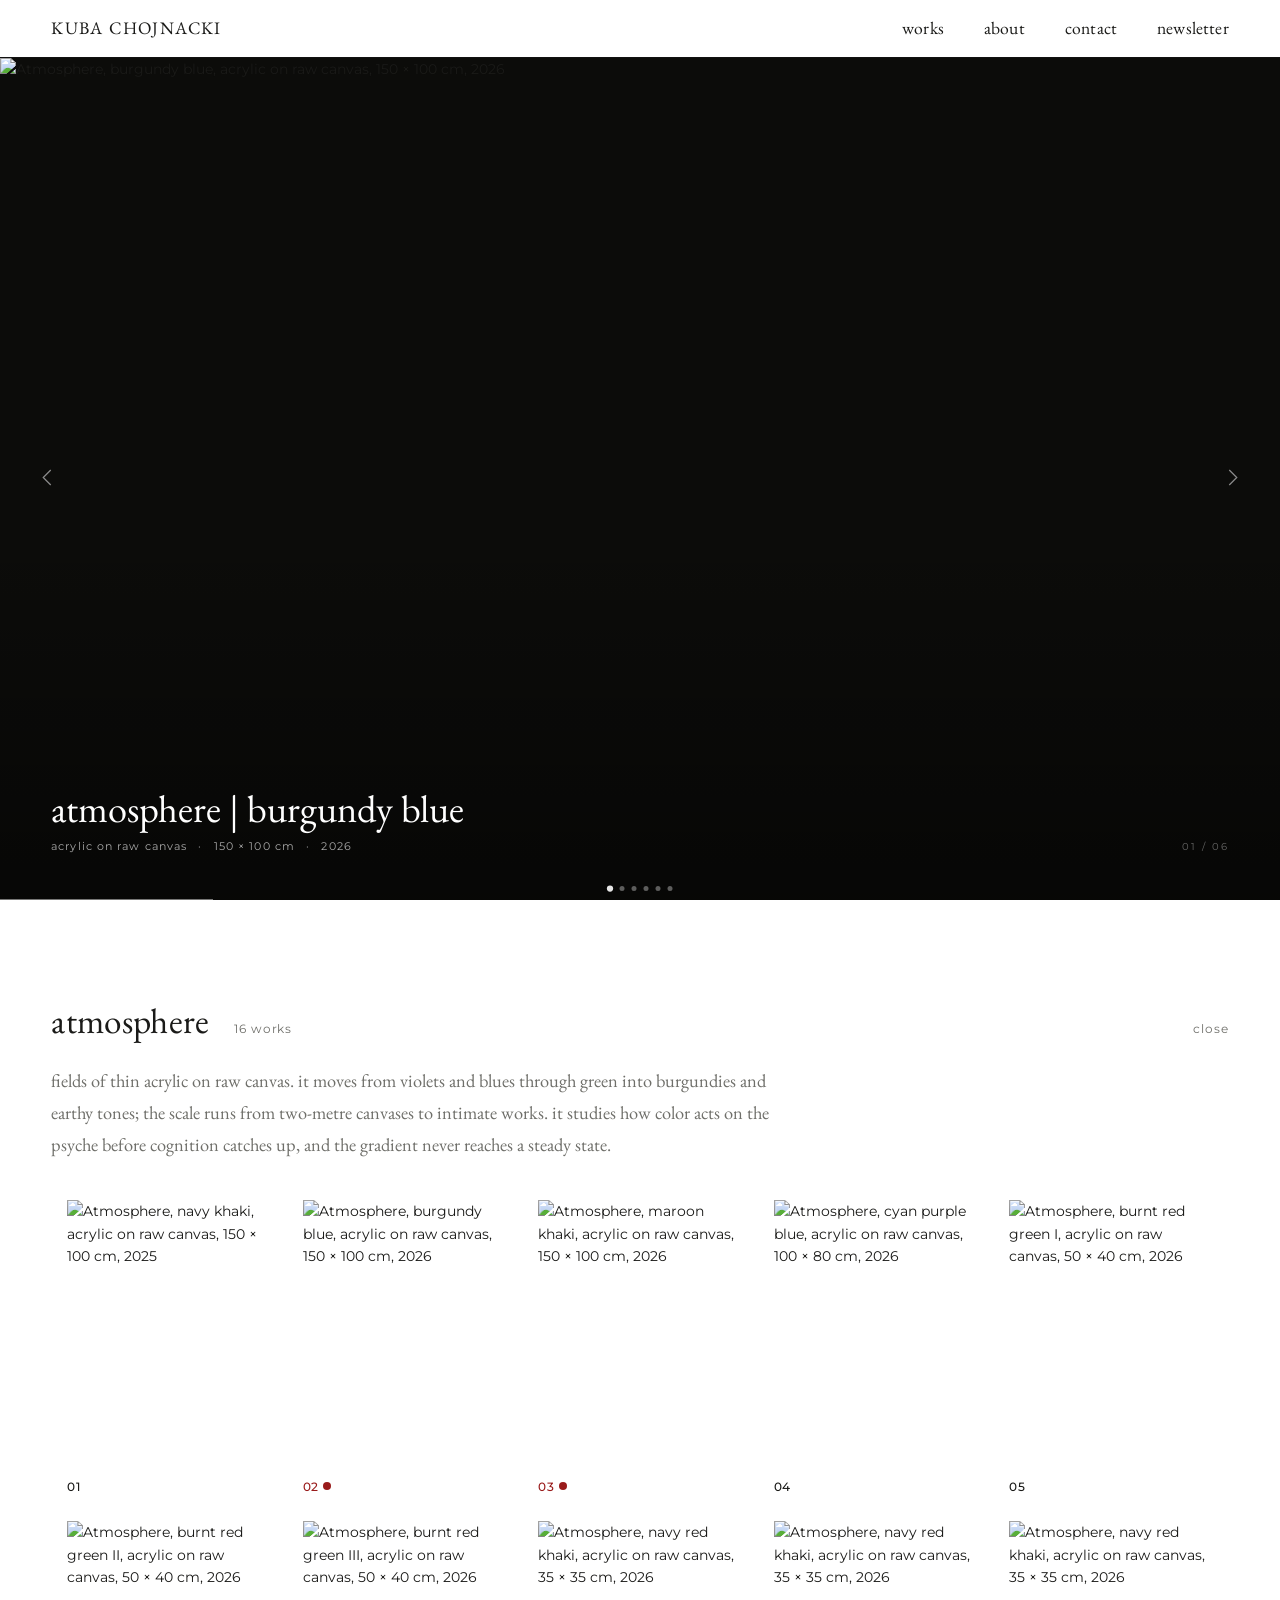
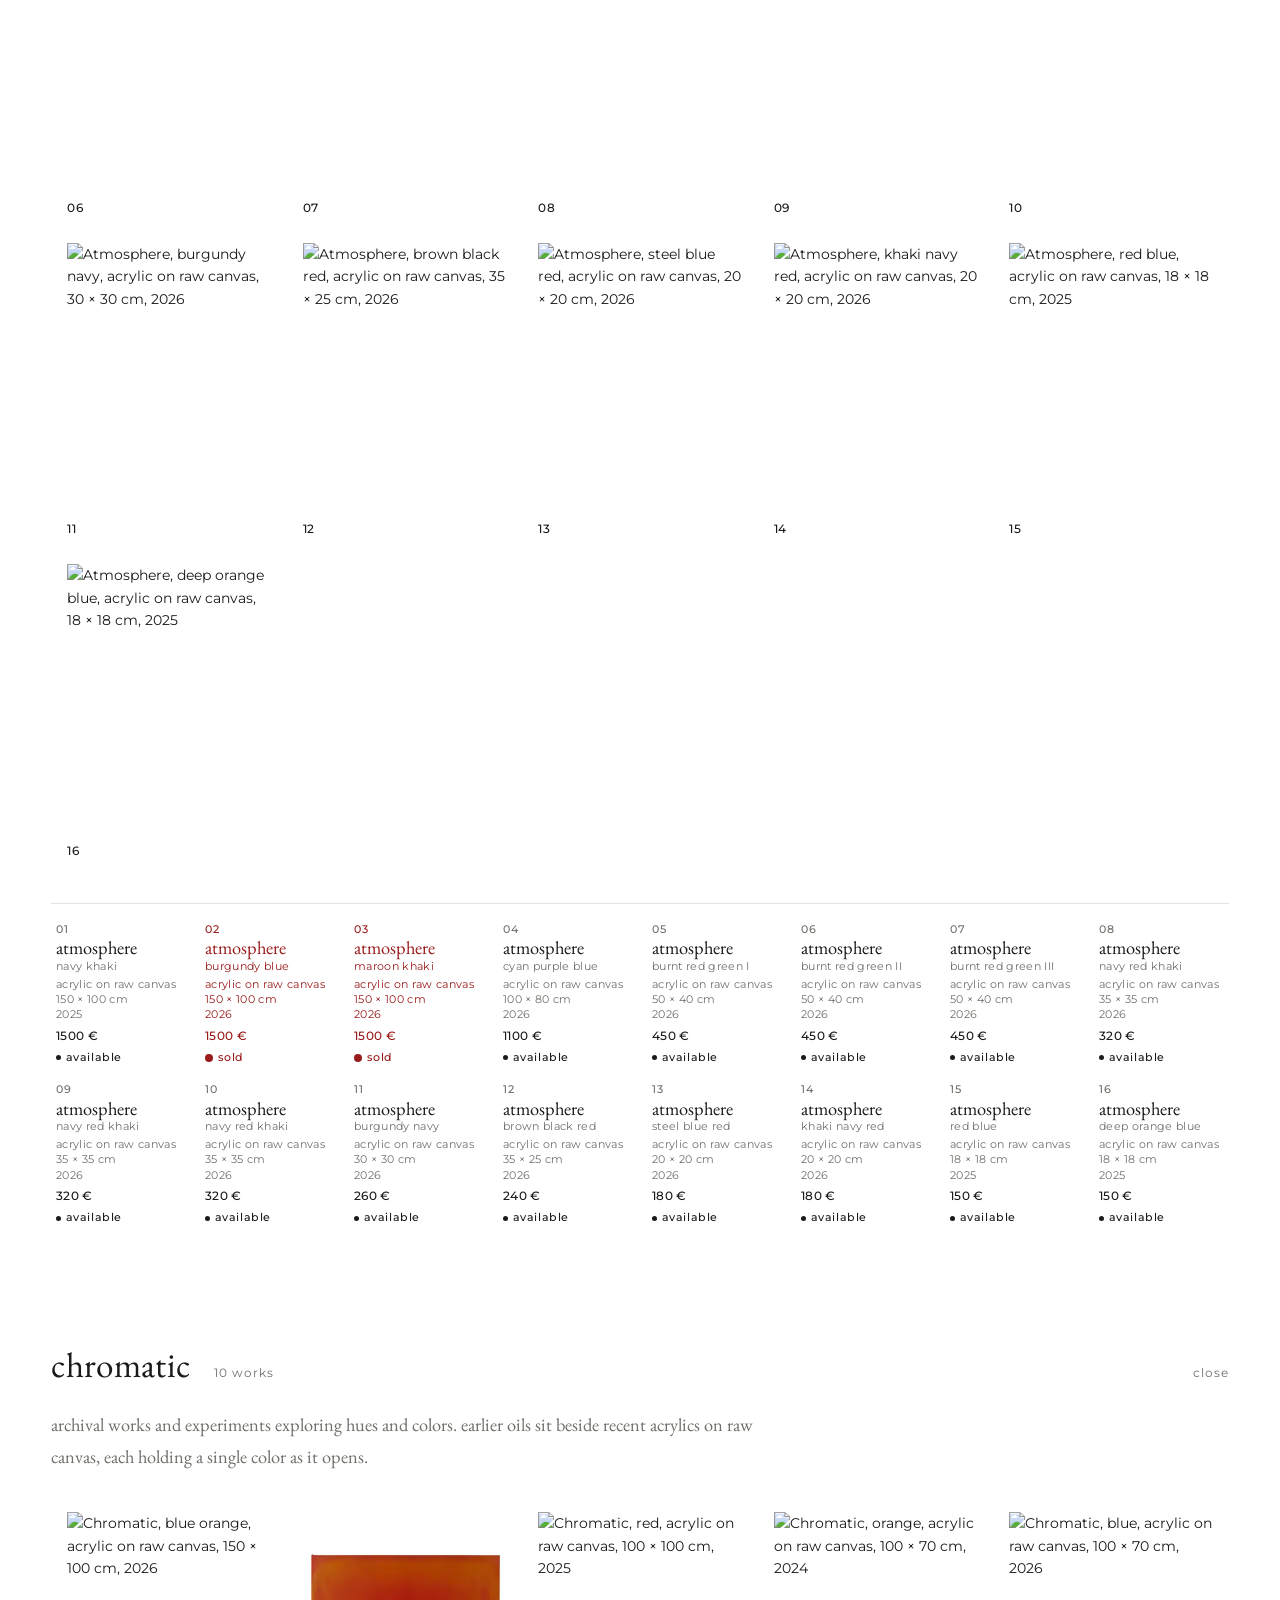
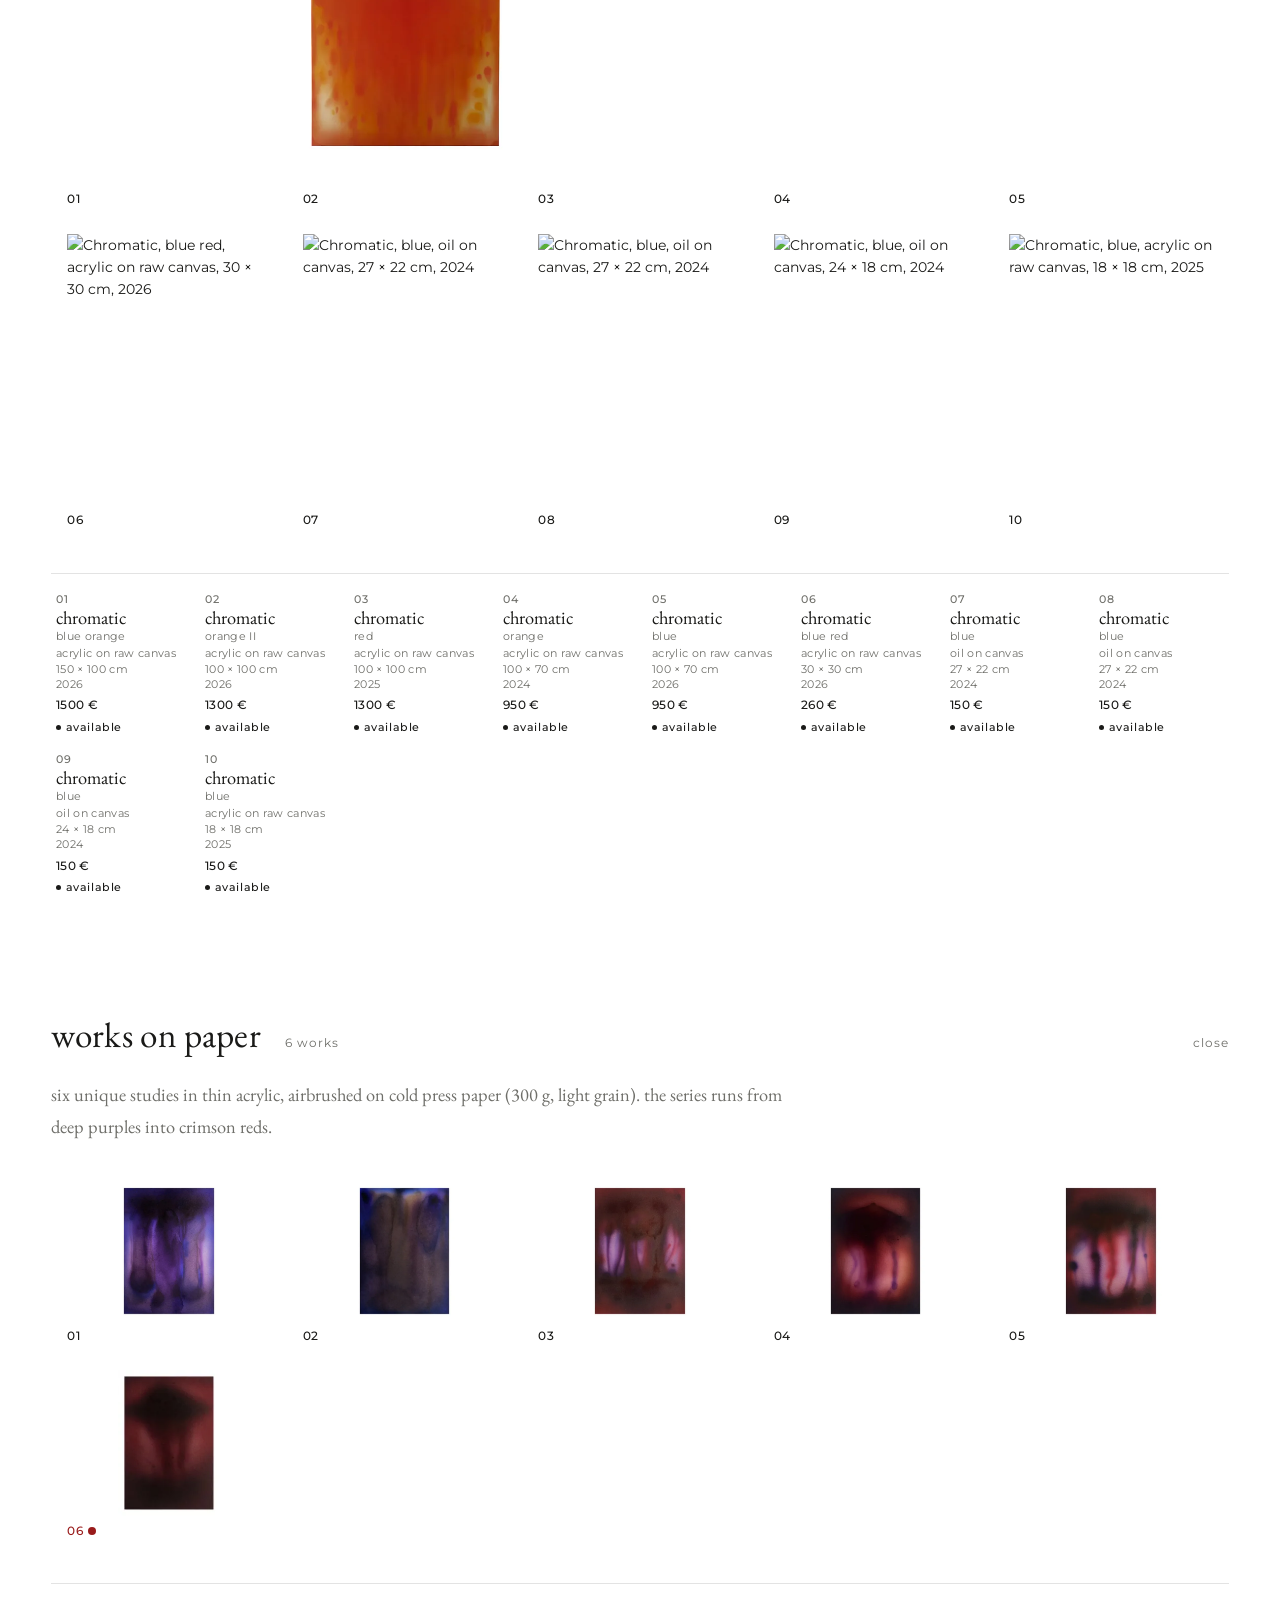
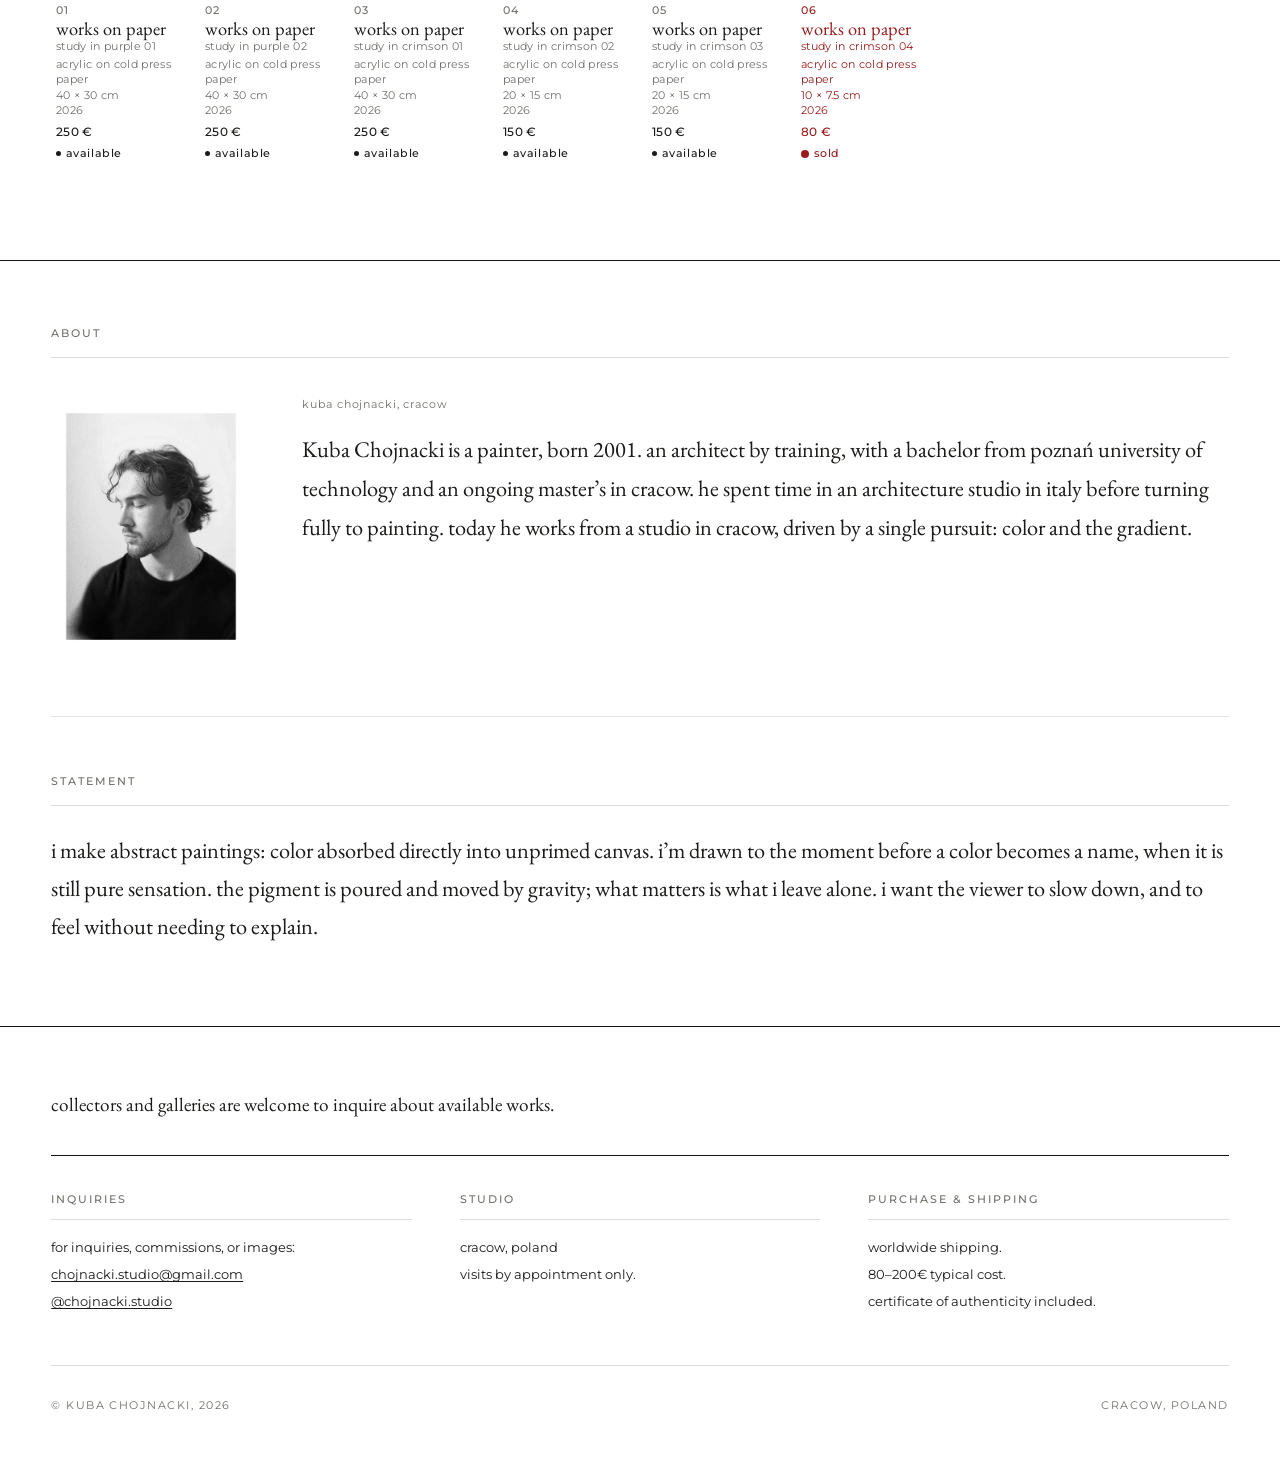
==== index.html @ 98eef4d1 "Drop pitch wording: atmosphere II; zoomed full-quality slideshow - slides render zoomed 1.5x (clippe" ====
<!DOCTYPE html>
<html lang="en">
<head>
    <meta charset="UTF-8">
    <meta name="viewport" content="width=device-width, initial-scale=1.0">
    <title>Kuba Chojnacki | Paintings</title>
    <meta name="description" content="Abstract paintings by Polish artist Kuba Chojnacki. Large gradient works on raw canvas exploring gravity, diffusion and color flow.">
    <link rel="canonical" href="https://kubachojnacki.com/">
    <meta property="og:title" content="Kuba Chojnacki | Paintings">
    <meta property="og:description" content="Abstract paintings: color absorbed directly into unprimed canvas.">
    <meta property="og:image" content="https://kubachojnacki.com/IMAGES/works/03-atmosphere-maroon-khaki-hero.jpg">
    <meta property="og:type" content="website">
    <meta property="og:url" content="https://kubachojnacki.com/">
    <meta name="twitter:card" content="summary_large_image">
    <meta name="theme-color" content="#0c0c0a">
    <link rel="icon" type="image/png" href="favicon.png">
    <link rel="preconnect" href="https://fonts.googleapis.com">
    <link rel="preconnect" href="https://fonts.gstatic.com" crossorigin>
    <link href="https://fonts.googleapis.com/css2?family=EB+Garamond:ital,wght@0,400;1,400&family=Montserrat:wght@400;500&display=swap" rel="stylesheet">
    <link rel="stylesheet" href="css/style.css?v=20260718d">
</head>
<body>

    <header id="site-header">
        <h1 class="logo"><a href=".">Kuba Chojnacki</a></h1>
        <nav>
            <a href="#works">Works</a>
            <a href="#about">About</a>
            <a href="#contact">Contact</a>
            <a href="newsletter/">Newsletter</a>
        </nav>
    </header>

    <div class="hero-section">
        <div class="slides-container" id="slides-container"></div>

        <button class="slider-btn prev-btn" aria-label="Previous slide">
            <svg width="30" height="30" viewBox="0 0 24 24" fill="none" stroke="currentColor" stroke-width="1"><path d="M15 18l-6-6 6-6"/></svg>
        </button>
        <button class="slider-btn next-btn" aria-label="Next slide">
            <svg width="30" height="30" viewBox="0 0 24 24" fill="none" stroke="currentColor" stroke-width="1"><path d="M9 18l6-6-6-6"/></svg>
        </button>

        <div class="hero-progress" id="hero-progress"></div>
        <div class="hero-counter" id="hero-counter"></div>
        <div class="slide-dots" id="slide-dots"></div>
    </div>

    <section id="works"><!-- collections are rendered here from js/data.js --></section>

    <section id="about" class="page-section">
        <div class="section-inner">
            <span class="section-label fade-up">about</span>
            <div class="about-hero fade-up">
                <div class="about-hero-photo">
                    <img src="IMAGES/about/portrait-bw.jpg" alt="Kuba Chojnacki, Cracow" width="986" height="1314" loading="lazy" decoding="async">
                </div>
                <div class="about-hero-text">
                    <p class="photo-caption">kuba chojnacki, cracow</p>
                    <p class="about-bio"><span class="artist-name">Kuba Chojnacki</span> is a painter, born 2001. an architect by training, with a bachelor from pozna&nacute; university of technology and an ongoing master&rsquo;s in cracow. he spent time in an architecture studio in italy before turning fully to painting. today he works from a studio in cracow, driven by a single pursuit: color and the gradient.</p>
                </div>
            </div>
            <div class="about-statement fade-up">
                <span class="section-label">statement</span>
                <p class="statement-text">i make abstract paintings: color absorbed directly into unprimed canvas. i&rsquo;m drawn to the moment before a color becomes a name, when it is still pure sensation. the pigment is poured and moved by gravity; what matters is what i leave alone. i want the viewer to slow down, and to feel without needing to explain.</p>
            </div>
        </div>
    </section>

    <section id="contact" class="page-section">
        <div class="section-inner contact-wide">
            <div class="contact-lead fade-up">
                <p class="lead-text">collectors and galleries are welcome to inquire about available works.</p>
            </div>
            <div class="contact-details fade-up">
                <div class="detail">
                    <span class="section-label">inquiries</span>
                    <p>for inquiries, commissions, or images:</p>
                    <a href="mailto:chojnacki.studio@gmail.com">chojnacki.studio@gmail.com</a>
                    <a href="https://instagram.com/chojnacki.studio" target="_blank" rel="noopener">@chojnacki.studio</a>
                </div>
                <div class="detail">
                    <span class="section-label">studio</span>
                    <p>cracow, poland</p>
                    <p>visits by appointment only.</p>
                </div>
                <div class="detail">
                    <span class="section-label">purchase &amp; shipping</span>
                    <p>worldwide shipping.</p>
                    <p>80&ndash;200&euro; typical cost.</p>
                    <p>certificate of authenticity included.</p>
                </div>
            </div>
            <div class="footer-note fade-up">
                <span>&copy; Kuba Chojnacki, 2026</span>
                <span>Cracow, Poland</span>
            </div>
        </div>
    </section>

    <div id="lightbox" class="lightbox" role="dialog" aria-modal="true" aria-label="Artwork detail">
        <button class="lightbox-btn lb-close" id="lb-close-btn" aria-label="Close lightbox">
            <svg width="26" height="26" viewBox="0 0 24 24" fill="none" stroke="currentColor" stroke-width="1.2"><path d="M18 6L6 18M6 6l12 12"/></svg>
        </button>
        <button class="lightbox-btn lb-prev" id="lb-prev-btn" aria-label="Previous artwork">
            <svg width="26" height="26" viewBox="0 0 24 24" fill="none" stroke="currentColor" stroke-width="1.2"><path d="M15 18l-6-6 6-6"/></svg>
        </button>
        <div class="lightbox-content">
            <img id="lightbox-img" src="" alt="Fullscreen artwork">
            <div class="lightbox-info">
                <div>
                    <h3 id="lb-title" class="lb-title"></h3>
                    <div id="lb-price" class="lb-price"></div>
                    <div id="lb-status" class="lb-status hidden"></div>
                    <div id="lb-specs" class="lb-specs"></div>
                </div>
                <div class="lb-inquiry-section" id="lb-inquiry-section">
                    <p class="purchase-info">For inquiries please use email or instagram direct message.</p>
                    <a id="lb-inquire-mail" href="mailto:chojnacki.studio@gmail.com" class="lb-submit">Inquire via email</a>
                    <a href="https://instagram.com/chojnacki.studio" target="_blank" rel="noopener" class="lb-submit">Inquire via instagram</a>
                    <div class="lb-extra">
                        <p>Certificate of authenticity included.</p>
                        <p>Shipping worldwide.</p>
                    </div>
                </div>
            </div>
        </div>
        <button class="lightbox-btn lb-next" id="lb-next-btn" aria-label="Next artwork">
            <svg width="26" height="26" viewBox="0 0 24 24" fill="none" stroke="currentColor" stroke-width="1.2"><path d="M9 18l6-6-6-6"/></svg>
        </button>
    </div>

    <script>window.ROOT = '';</script>
    <script src="js/data.js?v=20260718d"></script>
    <script src="js/site.js?v=20260718d"></script>
</body>
</html>
---- css/style.css ----
:root {
    --bg:   #ffffff;
    --ink:  #1a1a18;
    --mid:  #6f6f6a;
    --rule: #111111;
    --serif: "EB Garamond", Georgia, serif;
    --sans:  "Montserrat", sans-serif;
    --pad:   clamp(1.5rem, 4vw, 4rem);
    --header-h: 58px;
}

*, *::before, *::after { box-sizing: border-box; margin: 0; padding: 0; }

html { scroll-behavior: smooth; }
:target { scroll-margin-top: calc(var(--header-h) + 8px); }

::-webkit-scrollbar { width: 5px; }
::-webkit-scrollbar-track { background: var(--bg); }
::-webkit-scrollbar-thumb { background: rgba(26,26,24,0.18); border-radius: 3px; }

body {
    background: var(--bg);
    color: var(--ink);
    font-family: var(--sans);
    font-size: 14px;
    font-weight: 400;
    line-height: 1.6;
    -webkit-font-smoothing: antialiased;
}

img { display: block; max-width: 100%; }
a   { color: inherit; text-decoration: none; }
.hidden { display: none !important; }

:focus-visible { outline: 2px solid var(--ink); outline-offset: 2px; }

/* ── CURSOR SYSTEM ──
   two cursors only: a small solid black square everywhere, a solid black
   circle over anything clickable. The universal square rule also matches
   every CHILD of an interactive element (the img inside a grid tile, the
   text spans inside a legend entry), and the pointer takes the cursor of
   the exact element under it — so each interactive selector needs its
   descendants covered too, or children override their parent's circle. */
*, *::before, *::after {
    cursor: url("data:image/svg+xml,%3Csvg xmlns='http://www.w3.org/2000/svg' width='9' height='9'%3E%3Crect x='0' y='0' width='9' height='9' fill='%23111'/%3E%3C/svg%3E") 4 4, auto !important;
}

a, a *, button, button *, input, select, textarea,
label, label *, summary, summary *,
[role="button"], [role="button"] *,
[tabindex]:not([tabindex="-1"]), [tabindex]:not([tabindex="-1"]) *,
.collapsible-header, .collapsible-header *,
.collection-label, .collection-label *,
.slide-dot, .lightbox-btn, .lightbox-btn *, .slider-btn, .slider-btn *,
.legend-item, .legend-item *, .clickable-ref, .clickable-ref *,
.lb-submit, .lb-submit *, .detail a,
.item-image-wrapper, .item-image-wrapper *,
.slide img,
.about-photo img,
.lightbox,
.lightbox img {
    cursor: url("data:image/svg+xml,%3Csvg xmlns='http://www.w3.org/2000/svg' width='13' height='13'%3E%3Ccircle cx='6.5' cy='6.5' r='6' fill='%23111'/%3E%3C/svg%3E") 6 6, pointer !important;
}

/* HEADER */
header {
    position: fixed;
    inset: 0 0 auto;
    z-index: 100;
    display: flex;
    align-items: center;
    justify-content: space-between;
    padding: 0.9rem var(--pad);
    background: var(--bg);
    border-bottom: 1px solid var(--rule);
}
.logo {
    font-family: var(--serif);
    font-size: 1.1rem;
    font-weight: 400;
    font-style: normal;
    letter-spacing: 0.08em;
    text-transform: uppercase;
    color: var(--ink);
}
nav { display: flex; gap: 0; }
nav a {
    font-family: var(--serif);
    font-size: 1.1rem;
    font-weight: 400;
    font-style: normal;
    letter-spacing: 0.01em;
    text-transform: lowercase;
    color: var(--ink);
    margin-left: 2.5rem;
    transition: opacity 0.25s ease;
}
nav a:hover { opacity: 0.45; }
nav a[aria-current="page"] {
    text-decoration: underline;
    text-underline-offset: 5px;
    text-decoration-thickness: 1px;
}

/* HERO */
.hero-section {
    position: relative;
    width: 100%;
    height: calc(100vh - var(--header-h));
    height: calc(100svh - var(--header-h));
    overflow: hidden;
    background: #0c0c0a;
    margin-top: var(--header-h);
}
.slides-container { position: relative; width: 100%; height: 100%; }
.slide {
    position: absolute;
    inset: 0;
    opacity: 0;
    transition: opacity 0.9s cubic-bezier(.4,0,.2,1);
    pointer-events: none;
}
.slide.active {
    opacity: 1;
    pointer-events: auto;
}
.slide img {
    width: 100%; height: 100%;
    object-fit: cover; object-position: center;
}
.slide-vignette {
    position: absolute; inset: 0;
    background: linear-gradient(to top, rgba(0,0,0,0.46) 0%, transparent 44%);
    pointer-events: none;
}
.slide-caption {
    position: absolute;
    bottom: 2.8rem; left: var(--pad);
    right: calc(var(--pad) + 90px);
    color: #fff; pointer-events: none;
}
.slide-caption-title {
    font-family: var(--serif);
    font-size: clamp(1.4rem, 3vw, 2.4rem);
    font-style: normal; font-weight: 400;
    text-transform: lowercase;
    line-height: 1.1; margin-bottom: 0.5rem;
    opacity: 0; transform: translateY(14px);
    transition: opacity 0.7s cubic-bezier(.16,1,.3,1) 0.1s,
                transform 0.7s cubic-bezier(.16,1,.3,1) 0.1s;
}
.slide-caption-specs {
    font-family: var(--sans);
    font-size: 11px; letter-spacing: 0.1em; text-transform: lowercase;
    color: rgba(255,255,255,0.65);
    opacity: 0; transform: translateY(10px);
    transition: opacity 0.7s cubic-bezier(.16,1,.3,1) 0.22s,
                transform 0.7s cubic-bezier(.16,1,.3,1) 0.22s;
}
.slide.active .slide-caption-title,
.slide.active .slide-caption-specs { opacity: 1; transform: translateY(0); }

.hero-counter {
    position: absolute; bottom: 2.8rem; right: var(--pad);
    font-family: var(--sans);
    font-size: 10px; letter-spacing: 0.2em; text-transform: uppercase;
    color: rgba(255,255,255,0.38); z-index: 10;
}

.hero-progress {
    position: absolute; bottom: 0; left: 0;
    height: 1px; background: rgba(255,255,255,0.45); width: 0;
    z-index: 10; transition: width 0.12s linear;
}

.slide-dots {
    position: absolute;
    bottom: 0.55rem;
    left: 50%;
    transform: translateX(-50%);
    display: flex;
    gap: 7px;
    z-index: 10;
}
.slide-dot {
    width: 5px; height: 5px; border-radius: 50%;
    background: rgba(255,255,255,0.35); border: none; padding: 0;
    transition: background 0.3s, transform 0.3s;
}
.slide-dot.active { background: rgba(255,255,255,0.9); transform: scale(1.25); }

.slider-btn {
    position: absolute; top: 50%; transform: translateY(-50%);
    background: none; border: none; color: #fff;
    mix-blend-mode: difference; z-index: 10;
    padding: 1rem; opacity: 0.55; cursor: pointer;
    transition: opacity 0.25s;
}
.slider-btn:hover { opacity: 1; }
.prev-btn { left: 1rem; }
.next-btn { right: 1rem; }

/* WORKS (on the home page, below the hero) */
#works { padding: 4rem var(--pad) 0; }

.collection-block { margin-bottom: 5rem; }
.collection-block:last-child { margin-bottom: 0; padding-bottom: 6rem; }

.collection-label {
    display: flex; align-items: baseline; justify-content: space-between;
    padding: 1.8rem 0; border-bottom: none;
    cursor: pointer; user-select: none; transition: opacity 0.2s;
}
.collection-label:hover { opacity: 0.55; }
.collection-label-left { display: flex; align-items: baseline; gap: 1.5rem; }
.collection-label h3 {
    font-family: var(--serif);
    font-size: clamp(1.5rem, 3vw, 2.2rem);
    font-weight: 400;
    font-style: normal;
    text-transform: lowercase;
    letter-spacing: 0.01em;
}
.col-count {
    font-family: var(--sans);
    font-size: 12px;
    letter-spacing: 0.08em;
    text-transform: lowercase;
    color: var(--mid);
    white-space: nowrap;
}
.col-toggle {
    font-family: var(--sans);
    font-size: 12px;
    letter-spacing: 0.08em;
    text-transform: lowercase;
    color: var(--mid);
    white-space: nowrap;
    padding-left: 1.5rem;
}

.collection-note {
    font-family: var(--serif);
    font-size: 1.15rem;
    line-height: 1.75;
    text-transform: lowercase;
    color: var(--mid);
    max-width: 40em;
    margin: -0.9rem 0 1.6rem;
}

.collapsible-content {
    max-height: 0; overflow: hidden;
    transition: max-height 0.7s cubic-bezier(.16,1,.3,1);
}
.collapsible-section.open .collapsible-content { max-height: 9999px; }

/* VISUAL GRID — 5 columns */
.visual-grid {
    display: grid;
    grid-template-columns: repeat(5, 1fr);
    border-top: none;
}
.visual-item {
    scroll-margin-top: calc(var(--header-h) + 8px);
    padding: 0.9rem 1rem 0.8rem;
    display: flex; flex-direction: column; gap: 0.45rem;
    opacity: 0; transform: translateY(10px);
    transition: opacity 0.55s ease, transform 0.55s ease;
}
.visual-item.visible { opacity: 1; transform: translateY(0); }

.item-image-wrapper {
    width: 100%;
    background: #ffffff;
    overflow: hidden;
    display: flex;
    align-items: center;
    justify-content: center;
}
.item-image-wrapper img {
    width: 100%;
    height: auto;
    object-fit: contain;
    display: block;
    transition: transform 0.6s cubic-bezier(.16,1,.3,1), opacity 0.25s;
}
.item-image-wrapper:hover img { transform: scale(1.04); opacity: 0.88; }

/* works on paper are small originals: show them at half the cell width
   so the grid itself communicates their physical scale */
.col-works-on-paper .item-image-wrapper img { width: 50%; }

.ref-number {
    font-family: var(--sans);
    font-size: 12px;
    font-weight: 500;
    letter-spacing: 0.06em;
    color: var(--ink);
    line-height: 1.3;
}
.ref-number.sold {
    color: #991b1b;
    display: flex;
    align-items: center;
    gap: 4px;
}

/* LEGEND GRID — catalogue list, 6 columns */
.legend-grid {
    display: grid;
    grid-template-columns: repeat(8, 1fr);
    border-top: 1px solid rgba(26,26,24,0.12);
    margin-top: 2rem;
    gap: 0.85rem 0.9rem;
    padding: 1.1rem 0 0;
}
.legend-item {
    padding: 0.1rem 0.3rem;
    display: flex; flex-direction: column; gap: 0.05rem;
    transition: background 0.18s;
}
.legend-item:hover { background: rgba(26,26,24,0.04); }

.legend-ref {
    font-family: var(--sans);
    font-size: 11px;
    font-weight: 500;
    letter-spacing: 0.08em;
    color: var(--mid);
    margin-bottom: 0.05rem;
    line-height: 1.15;
}
.legend-title {
    font-family: var(--serif);
    font-size: 1.15rem;
    font-style: normal;
    font-weight: 400;
    text-transform: lowercase;
    line-height: 1.15;
    margin-bottom: 0;
}
.color-subtitle {
    font-family: var(--sans);
    font-style: normal;
    font-size: 11px;
    letter-spacing: 0.03em;
    text-transform: lowercase;
    color: var(--mid);
    display: block;
    margin-top: 0.08rem;
}
.legend-specs {
    font-family: var(--sans);
    font-size: 11px;
    letter-spacing: 0.03em;
    text-transform: lowercase;
    color: var(--mid);
    line-height: 1.4;
    margin-top: 0.2rem;
}
.legend-price {
    font-family: var(--sans);
    font-size: 12px;
    font-weight: 500;
    letter-spacing: 0.03em;
    color: var(--ink);
    margin-top: 0.15rem;
}

/* Status styling & FULL RED for SOLD items */
.legend-status, .lb-status {
    display: flex; align-items: center; gap: 0.3rem;
    margin-top: 0.1rem;
}
.lb-status {
    margin-top: 0.3rem; margin-bottom: 0.2rem;
}
.status-dot {
    width: 5px; height: 5px; border-radius: 50%;
    background: var(--ink); flex-shrink: 0; display: inline-block;
}
.status-text {
    font-family: var(--sans);
    font-size: 11px;
    font-weight: 500;
    letter-spacing: 0.05em;
    text-transform: lowercase;
    color: var(--ink);
}
.legend-status { margin-top: 0.2rem; }

/* Sold states globally red; the sold dot runs 50% larger so the red
   marker reads at a glance */
.status-dot.sold {
    background: #991b1b !important;
    width: 8px;
    height: 8px;
}

.legend-item.is-sold .legend-ref,
.legend-item.is-sold .legend-title,
.legend-item.is-sold .color-subtitle,
.legend-item.is-sold .legend-specs,
.legend-item.is-sold .legend-price,
.legend-item.is-sold .status-text {
    color: #991b1b !important;
}

.lightbox-info.is-sold .lb-title,
.lightbox-info.is-sold .color-subtitle,
.lightbox-info.is-sold .lb-price,
.lightbox-info.is-sold .lb-specs,
.lightbox-info.is-sold .status-text {
    color: #991b1b !important;
}

/* shared section label — small, uppercase, hairline under.
   One label style across about / contact / collector for a clean hierarchy:
   tiny sans label → serif prose. (Matches the portfolio PDF.) */
.section-label {
    display: block;
    font-family: var(--sans);
    font-size: 11px;
    font-weight: 500;
    letter-spacing: 0.18em;
    text-transform: uppercase;
    color: var(--mid);
    padding-bottom: 0.9rem;
    margin-bottom: 1.6rem;
    border-bottom: 1px solid rgba(26,26,24,0.15);
}
.artist-name { text-transform: none; }

/* ── ONE-PAGE SECTIONS (about + contact on the home page) ── */
.page-section {
    padding: clamp(3rem, 5vw, 4rem) var(--pad);
    border-top: 1px solid var(--rule);
    scroll-margin-top: calc(var(--header-h) - 6px);
}
/* section content runs gutter-to-gutter, like the works grid —
   line length is capped on the text blocks themselves */
.page-section .section-inner { max-width: none; }
.page-section .section-inner > .section-label { margin-bottom: 2.2rem; }

/* ── ABOUT PAGE (/about) ── */
.about-page {
    padding: 7rem var(--pad) 4rem;
    max-width: 940px;
}
.about-hero {
    display: grid;
    grid-template-columns: 200px 1fr;
    gap: clamp(1.75rem, 4vw, 3.5rem);
    align-items: start;
    padding-bottom: 3.5rem;
}
.about-hero-photo img { width: 100%; height: auto; display: block; }
/* photo credit sits at the top of the text column, beside the portrait */
.photo-caption {
    font-family: var(--sans);
    font-size: 11px;
    letter-spacing: 0.08em;
    color: var(--mid);
    line-height: 1.5;
    text-transform: lowercase;
    margin-bottom: 1.1rem;
}
.about-hero-text { padding-top: 0.15rem; }

/* bio and statement share one serif voice and one size — nothing reads
   as an accidental second scale sitting next to the other */
.about-bio,
.statement-text {
    font-family: var(--serif);
    font-size: 1.4rem;
    line-height: 1.75;
    color: var(--ink);
    text-transform: lowercase;
    max-width: none;
}

.about-statement {
    padding: 3.5rem 0 1rem;
    border-top: 1px solid rgba(26,26,24,0.12);
}
.statement-text { line-height: 1.7; }

/* ── CONTACT PAGE (/contact) ── */
.contact-page {
    padding: 7rem var(--pad) 4rem;
    max-width: 1000px;
}
.contact-lead { padding-bottom: 2.2rem; }
.lead-text {
    font-family: var(--serif);
    font-size: clamp(1.1rem, 1.5vw, 1.3rem);
    font-weight: 400;
    line-height: 1.5;
    text-transform: lowercase;
    color: var(--ink);
    max-width: 30em;
}

.contact-details {
    display: grid;
    grid-template-columns: repeat(3, 1fr);
    gap: 2rem 3rem;
    padding: 2.2rem 0 0;
    border-top: 1px solid var(--rule);
}
.detail .section-label { margin-bottom: 1rem; padding-bottom: 0.7rem; }
.detail p, .detail a {
    display: block;
    font-family: var(--sans);
    font-size: 13px;
    line-height: 1.7;
    color: var(--ink);
    margin-bottom: 0.3rem;
    text-transform: lowercase;
}
.detail a {
    text-decoration: underline;
    text-underline-offset: 2px;
    transition: opacity 0.25s;
}
.detail a:hover { opacity: 0.45; }

.contact-newsletter {
    padding-top: 3.5rem;
    border-top: 1px solid var(--rule);
}
.contact-newsletter .newsletter-note { max-width: 40em; margin-bottom: 1.8rem; }
.contact-newsletter .nl-signup { max-width: 380px; }
.nl-archive { margin-top: 3.5rem; }

/* ── NEWSLETTER PAGE (/newsletter) — the atmosphere drop ──
   the same full-width split as the collector landing: the sliding
   closeup carousel of the coming drop beside the signup. drop-split,
   drop-media, drop-text and the carousel styles are shared below. */
.newsletter-page {
    margin-top: var(--header-h);
    padding: 0;
}
.newsletter-page .footer-note {
    margin: 0;
    padding: 1.5rem var(--pad) 2rem;
}

/* NEWSLETTER — signup form + archive (contact page) */
.newsletter-note {
    font-family: var(--sans);
    font-size: 12px;
    line-height: 1.7;
    text-transform: lowercase;
    color: var(--mid);
    margin-bottom: 1rem;
}
.newsletter-form { display: flex; align-items: baseline; gap: 1.2rem; }
.newsletter-form input {
    flex: 1;
    font-family: var(--sans);
    font-size: 12px;
    text-transform: lowercase;
    color: var(--ink);
    background: none;
    border: none;
    border-bottom: 1px solid rgba(26,26,24,0.35);
    border-radius: 0;
    padding: 0.35rem 0;
    outline: none;
}
.newsletter-form input:focus { border-bottom-color: var(--ink); }
.newsletter-form input::placeholder { color: var(--mid); }
.newsletter-confirm {
    font-family: var(--serif);
    font-style: italic;
    font-size: 1.05rem;
    text-transform: lowercase;
    color: var(--ink);
}

.footer-note {
    margin-top: 3rem;
    padding-top: 2rem;
    border-top: 1px solid rgba(26,26,24,0.15);
    display: flex;
    justify-content: space-between;
    align-items: center;
}
.footer-note span {
    font-family: var(--sans);
    font-size: 10.5px;
    letter-spacing: 0.14em;
    text-transform: uppercase;
    color: var(--mid);
}

/* ── NEWSLETTER ARCHIVE (contact page) ── */
.nl-signup { max-width: 380px; }

.nl-archive-head {
    display: flex;
    align-items: baseline;
    justify-content: space-between;
    gap: 1.5rem;
    padding: 1.4rem 0 1.2rem;
    border-top: 1px solid var(--rule);
}
.nl-archive-head h2 {
    font-family: var(--serif);
    font-size: 1.2rem;
    font-weight: 400;
    text-transform: lowercase;
    letter-spacing: 0.01em;
    color: var(--ink);
}

.issue-list { display: flex; flex-direction: column; }
.issue-item {
    display: grid;
    grid-template-columns: 9rem 1fr auto;
    gap: 1.5rem;
    align-items: baseline;
    padding: 1.6rem 0;
    border-top: 1px solid rgba(26,26,24,0.12);
}
.issue-item:first-child { border-top: none; }
.issue-date {
    font-family: var(--sans);
    font-size: 11px;
    font-weight: 500;
    letter-spacing: 0.06em;
    text-transform: lowercase;
    color: var(--mid);
    line-height: 1.4;
}
.issue-title {
    font-family: var(--serif);
    font-size: 1.3rem;
    font-weight: 400;
    text-transform: lowercase;
    line-height: 1.3;
}
.issue-title a { transition: opacity 0.25s; }
.issue-title a:hover { opacity: 0.45; }
.issue-excerpt {
    font-family: var(--sans);
    font-size: 12.5px;
    line-height: 1.7;
    text-transform: lowercase;
    color: var(--mid);
    margin-top: 0.4rem;
    max-width: 42em;
}
.issue-link { white-space: nowrap; }

.nl-empty {
    font-family: var(--serif);
    font-style: italic;
    font-size: 1.1rem;
    line-height: 1.7;
    text-transform: lowercase;
    color: var(--mid);
    max-width: 34em;
    padding: 0.5rem 0 1rem;
}

@media (max-width: 640px) {
    .issue-item {
        grid-template-columns: 1fr;
        gap: 0.5rem;
    }
    .issue-link { justify-self: start; }
}

/* ── COLLECTOR PAGE (/collector) — the atmosphere drop ──
   full-bleed split: a sliding closeup carousel on one side,
   preview-access signup on the other. Same two families, same
   achromatic UI, same heading scale as the rest of the site. */
.collector-page {
    margin-top: var(--header-h);
    padding: 0;
}
.drop-split {
    display: grid;
    grid-template-columns: 1.1fr 0.9fr;
    min-height: calc(100vh - var(--header-h));
    min-height: calc(100svh - var(--header-h));
}
.drop-text {
    display: flex;
    flex-direction: column;
    justify-content: center;
    gap: 1.3rem;
    padding: clamp(2.5rem, 6vw, 6rem) var(--pad);
}
.drop-text .section-label { border: none; padding: 0; margin: 0 0 0.2rem; }
.drop-title {
    font-family: var(--serif);
    font-weight: 400;
    font-size: clamp(2rem, 4.6vw, 3.5rem);
    line-height: 1.06;
    letter-spacing: -0.01em;
    text-transform: lowercase;
    color: var(--ink);
    max-width: 12em;
}
.drop-lead {
    font-family: var(--serif);
    font-size: 1.3rem;
    line-height: 1.6;
    text-transform: lowercase;
    color: var(--ink);
    max-width: 24em;
}
/* release line + countdown: the second level of the drop hierarchy */
.drop-when {
    font-family: var(--serif);
    font-size: clamp(1.35rem, 2.4vw, 1.9rem);
    line-height: 1.3;
    text-transform: lowercase;
    color: var(--ink);
}
.drop-timer {
    display: flex;
    gap: clamp(1.2rem, 3vw, 2.4rem);
    margin: 0.2rem 0 0.5rem;
}
.timer-cell { display: flex; flex-direction: column; gap: 0.25rem; }
.timer-num {
    font-family: var(--serif);
    font-size: clamp(1.7rem, 3.2vw, 2.6rem);
    line-height: 1;
    color: var(--ink);
    font-variant-numeric: tabular-nums;
    min-width: 2ch;
}
.timer-label {
    font-family: var(--sans);
    font-size: 10px;
    font-weight: 500;
    letter-spacing: 0.16em;
    text-transform: uppercase;
    color: var(--mid);
}
@media (max-width: 800px) {
    .drop-timer { justify-content: center; }
    .timer-cell { align-items: center; }
}
.drop-sub {
    font-family: var(--sans);
    font-size: 13px;
    line-height: 1.75;
    text-transform: lowercase;
    color: var(--mid);
    max-width: 30em;
}
.drop-signup { max-width: 420px; margin-top: 0.7rem; }

/* sliding closeup carousel */
.drop-media {
    position: relative;
    overflow: hidden;
    background: #0c0c0a;
    min-height: 46vh;
}
.preview-carousel { position: absolute; inset: 0; }
.preview-track {
    display: flex;
    height: 100%;
    transition: transform 0.9s cubic-bezier(.16,1,.3,1);
}
.preview-slide {
    position: relative;
    flex: 0 0 100%;
    height: 100%;
    min-height: inherit;
    overflow: hidden;      /* clips the zoomed image to its own slide */
}
.preview-slide img {
    width: 100%;
    height: 100%;
    object-fit: cover;
    object-position: center;
    transform: scale(1.5); /* tighter closeup, fills the pane edge to edge */
    transform-origin: center;
}
.preview-slide::after {          /* subtle bottom scrim so caption/dots read */
    content: "";
    position: absolute; inset: 0;
    background: linear-gradient(to top, rgba(0,0,0,0.4) 0%, transparent 40%);
    pointer-events: none;
}
.preview-caption {
    position: absolute; left: var(--pad); bottom: 1.1rem; z-index: 3;
    font-family: var(--sans);
    font-size: 10px; letter-spacing: 0.16em; text-transform: uppercase;
    color: rgba(255,255,255,0.72);
}
.preview-dots {
    position: absolute; bottom: 1.15rem; right: var(--pad); z-index: 3;
    display: flex; gap: 7px;
}
.preview-dot {
    width: 5px; height: 5px; border-radius: 50%;
    background: rgba(255,255,255,0.4); border: none; padding: 0;
    transition: background 0.3s, transform 0.3s;
}
.preview-dot.active { background: rgba(255,255,255,0.92); transform: scale(1.25); }

@media (max-width: 800px) {
    .drop-split {
        grid-template-columns: 1fr;
        min-height: 0;
    }
    .drop-media { height: 52vh; order: -1; }
    .drop-text {
        text-align: center;
        align-items: center;
        padding: clamp(2.5rem, 8vw, 4rem) var(--pad) clamp(3rem, 10vw, 5rem);
    }
    .drop-signup { margin-left: auto; margin-right: auto; width: 100%; }
}

/* LIGHTBOX */
.lightbox {
    visibility: hidden; pointer-events: none;
    position: fixed; z-index: 9999; inset: 0;
    background: rgba(255,255,255,0.97);
    backdrop-filter: blur(2px); -webkit-backdrop-filter: blur(2px);
    display: flex; align-items: center; justify-content: center;
    opacity: 0; transition: opacity 0.4s ease, visibility 0.4s ease;
}
.lightbox.active { visibility: visible; pointer-events: auto; opacity: 1; }

.lightbox-content {
    display: flex; align-items: center; gap: 5rem;
    max-width: 92vw; max-height: 92vh;
}
.lightbox img {
    max-width: 58vw; max-height: 88vh; object-fit: contain;
    transition: transform 0.4s cubic-bezier(.16,1,.3,1);
    transform-origin: center; position: relative; z-index: 1;
}
.lightbox img.is-zoomed { transform: scale(2.2); }

.lightbox-info {
    width: 255px; flex-shrink: 0;
    display: flex; flex-direction: column; justify-content: center; gap: 1.3rem;
    max-height: 88vh; overflow-y: auto; padding-right: 0.3rem; cursor: auto;
}
.lightbox-info::-webkit-scrollbar { width: 2px; }
.lightbox-info::-webkit-scrollbar-thumb { background: rgba(26,26,24,0.2); }

.lb-title {
    font-family: var(--serif);
    font-size: 1.6rem;
    font-style: normal;
    font-weight: 400;
    text-transform: lowercase;
    line-height: 1.25;
}
.lb-price {
    font-family: var(--sans);
    font-size: 14px;
    font-weight: 500;
    color: var(--ink);
    margin-top: 0.35rem;
}
.lb-specs {
    font-family: var(--sans);
    font-size: 12px;
    line-height: 1.85;
    text-transform: lowercase;
    color: var(--mid);
    margin-top: 0.35rem;
}

.lb-inquiry-section {
    display: flex; flex-direction: column; gap: 0.75rem;
    padding-top: 0.8rem; border-top: 1px solid rgba(26,26,24,0.15);
}
.purchase-info {
    font-family: var(--sans);
    font-size: 12px;
    line-height: 1.7;
    text-transform: lowercase;
    color: var(--mid);
}
.lb-submit {
    font-family: var(--serif);
    font-size: 1.1rem;
    font-style: italic;
    font-weight: 400;
    text-transform: lowercase;
    letter-spacing: 0.01em;
    text-decoration: underline;
    text-underline-offset: 3px;
    background: none;
    border: none;
    padding: 0;
    width: fit-content;
    cursor: pointer;
    transition: opacity 0.2s;
    color: var(--ink);
}
.lb-submit:hover { opacity: 0.42; }
.lb-extra {
    font-family: var(--sans);
    font-size: 11px;
    text-transform: lowercase;
    color: var(--mid);
    line-height: 1.8;
}

.lightbox-btn {
    position: absolute; background: none; border: none;
    color: var(--ink); cursor: pointer; opacity: 0.28;
    transition: opacity 0.2s; z-index: 10001; padding: 2rem;
}
.lightbox-btn:hover { opacity: 1; }
.lb-prev { top: 50%; transform: translateY(-50%); left: 0; }
.lb-next { top: 50%; transform: translateY(-50%); right: 0; }
.lb-close { top: 0; right: 0; padding: 1.5rem; opacity: 0.45; }

/* FADE UP */
.fade-up {
    opacity: 0; transform: translateY(18px);
    transition: opacity 0.65s ease-out, transform 0.65s ease-out;
}
.fade-up.visible { opacity: 1; transform: translateY(0); }

/* REDUCED MOTION */
@media (prefers-reduced-motion: reduce) {
    html { scroll-behavior: auto; }
    .slide, .slide-caption-title, .slide-caption-specs,
    .fade-up, .visual-item, .item-image-wrapper img,
    .lightbox, .lightbox img { transition: none; }
}

/* RESPONSIVE */
@media (max-width: 1100px) {
    .visual-grid  { grid-template-columns: repeat(4, 1fr); }
    .legend-grid  { grid-template-columns: repeat(6, 1fr); }
}
@media (max-width: 800px) {
    .visual-grid  { grid-template-columns: repeat(3, 1fr); }
    /* condensed catalogue legend — the original mobile design:
       many small tiles instead of a long two-column wall */
    .legend-grid  {
        grid-template-columns: repeat(6, 1fr);
        gap: 0.55rem 0.45rem;
    }
    .legend-item  { padding: 0.25rem 0.3rem; }
    .legend-ref   { font-size: 8.5px; letter-spacing: 0.04em; }
    .legend-title { font-size: 0.85rem; }
    .color-subtitle { font-size: 8px; letter-spacing: 0.02em; }
    .legend-specs { font-size: 8px; letter-spacing: 0.02em; line-height: 1.35; margin-top: 0.12rem; }
    .legend-price { font-size: 9px; margin-top: 0.12rem; }
    .legend-status .status-text { font-size: 8.5px; }
    .legend-status .status-dot  { width: 4px; height: 4px; }
    .legend-status .status-dot.sold { width: 6px; height: 6px; }
    .about-hero {
        grid-template-columns: 1fr;
        gap: 1.4rem;
    }
    .about-hero-photo { max-width: 200px; }
    .contact-details { grid-template-columns: 1fr; gap: 2rem; }
    .footer-note { flex-direction: column; gap: 0.6rem; align-items: flex-start; }
    .lightbox-content {
        flex-direction: column; align-items: center; gap: 2rem;
        padding: 5rem 1.5rem 2rem; max-height: 100vh; overflow-y: auto;
        justify-content: flex-start;
    }
    .lightbox img { max-width: 88vw; max-height: 48vh; }
    .lightbox-info { width: 100%; max-width: 380px; }
    #works, .about-page, .contact-page, .page-section, .newsletter-page { padding-left: clamp(1rem, 3vw, 2.5rem); padding-right: clamp(1rem, 3vw, 2.5rem); }
    header { padding-left: clamp(1rem, 3vw, 2.5rem); padding-right: clamp(1rem, 3vw, 2.5rem); }
}
@media (max-width: 520px) {
    :root { --header-h: 45px; }
    .visual-grid  { grid-template-columns: repeat(3, 1fr); }
    .visual-item  { padding: 0.5rem 0.55rem 0.4rem; }
    .legend-grid  { grid-template-columns: repeat(4, 1fr); gap: 0.5rem 0.4rem; }
    header { padding-top: 0.75rem; padding-bottom: 0.75rem; }
    .logo { font-size: 0.8rem; letter-spacing: 0.1em; white-space: nowrap; }
    nav a { font-size: 0.95rem; margin-left: 0.9rem; }
    .slide-caption { right: calc(1rem + 70px); }
}
@media (max-width: 430px) {
    .logo { font-size: 0.72rem; letter-spacing: 0.04em; }
    nav a { font-size: 0.78rem; margin-left: 0.7rem; letter-spacing: 0; }
    header { padding-left: 0.9rem; padding-right: 0.9rem; }
}
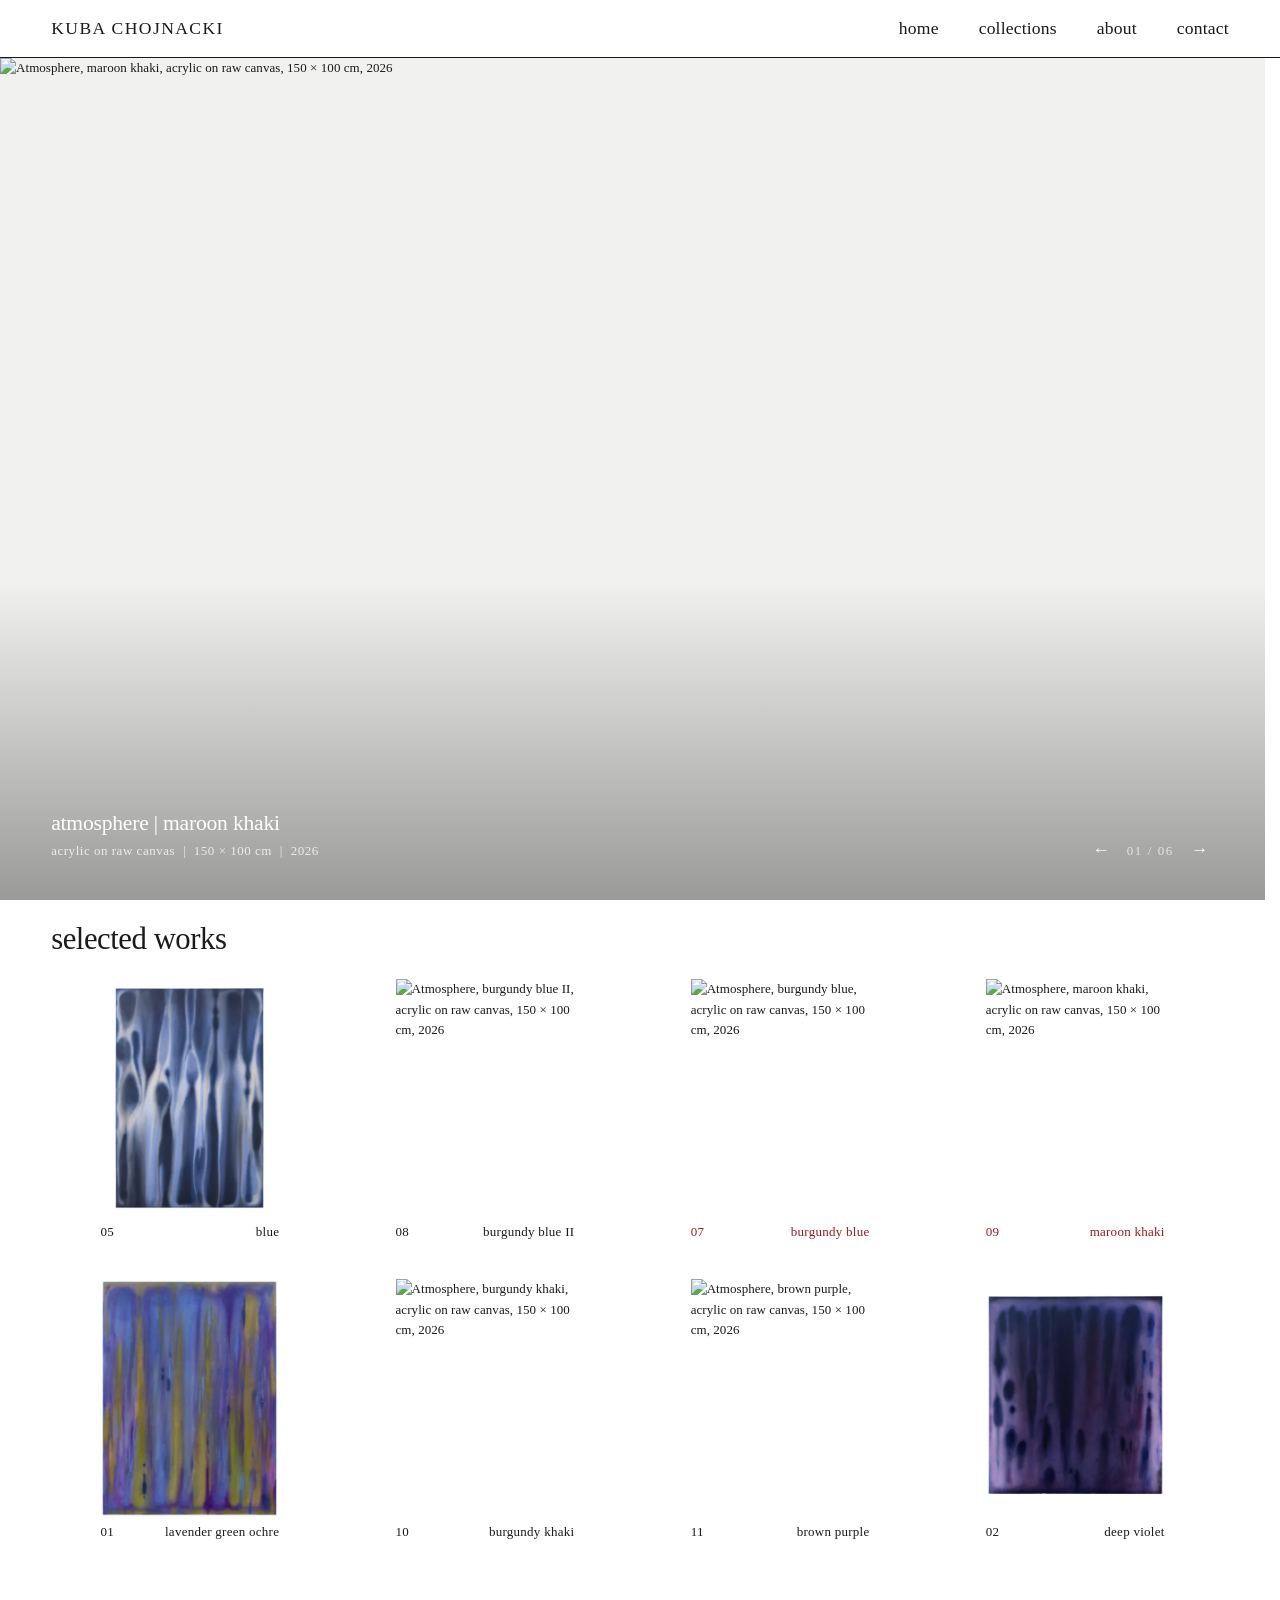
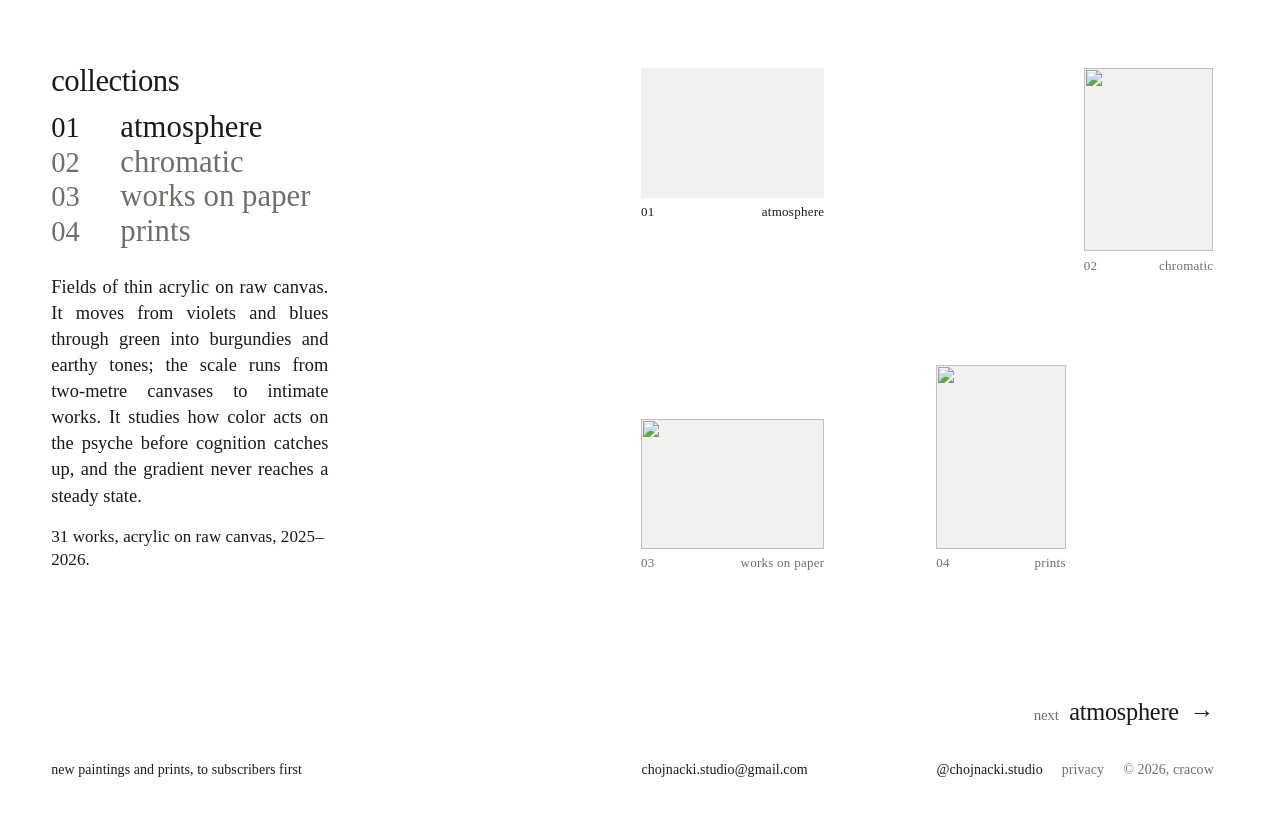
==== commit 166a68f4: "Final round: paintings open in place, one font, tidier pages Only the painting and its caption answe" ====
--- a/index.html
+++ b/index.html
@@ -1,10 +1,34 @@
 <!DOCTYPE html>
-<html lang="en">
+<html lang="en" data-order="0">
 <head>
     <meta charset="UTF-8">
     <meta name="viewport" content="width=device-width, initial-scale=1.0">
+    <script>
+        /* the pages stand in a row: going on, the next one slides in from the
+           right; going back, from the left (the row itself: js/site.js) */
+        document.documentElement.classList.add('js');
+        addEventListener('pagereveal', function (e) {
+            if (!e.viewTransition) return;
+            var me = +document.documentElement.dataset.order, dir, from;
+            try { dir = sessionStorage.getItem('kch-dir'); from = +sessionStorage.getItem('kch-from'); sessionStorage.removeItem('kch-dir'); } catch (x) {}
+            e.viewTransition.types.add(dir || (from > me ? 'back' : 'forward'));
+        });
+        addEventListener('pageswap', function () {
+            try { sessionStorage.setItem('kch-from', document.documentElement.dataset.order); } catch (x) {}
+        });
+    </script>
     <title>Kuba Chojnacki | Paintings</title>
-    <meta name="description" content="Abstract paintings by Polish artist Kuba Chojnacki. Large gradient works on raw canvas exploring gravity, diffusion and color flow.">
+    <!-- links from the one-page site still land where they meant to -->
+    <script>
+        (function () {
+            var h = decodeURIComponent(location.hash.slice(1));
+            if (!h) return;
+            var pages = { about: 'about/', contact: 'contact/', newsletter: 'contact/' };
+            if (h === 'works') location.replace('collections/');
+            else if (pages[h]) location.replace(pages[h]);
+        })();
+    </script>
+    <meta name="description" content="Kuba Chojnacki is a painter working with color, gravity and diffusion. Abstract paintings on unprimed canvas, from a studio in Cracow.">
     <link rel="canonical" href="https://kubachojnacki.com/">
     <meta property="og:title" content="Kuba Chojnacki | Paintings">
     <meta property="og:description" content="Abstract paintings: color absorbed directly into unprimed canvas.">
@@ -12,126 +36,169 @@
     <meta property="og:type" content="website">
     <meta property="og:url" content="https://kubachojnacki.com/">
     <meta name="twitter:card" content="summary_large_image">
-    <meta name="theme-color" content="#0c0c0a">
+    <meta name="theme-color" content="#ffffff">
     <link rel="icon" type="image/png" href="favicon.png">
-    <link rel="preconnect" href="https://fonts.googleapis.com">
-    <link rel="preconnect" href="https://fonts.gstatic.com" crossorigin>
-    <link href="https://fonts.googleapis.com/css2?family=EB+Garamond:ital,wght@0,400;1,400&family=Montserrat:wght@400;500&display=swap" rel="stylesheet">
-    <link rel="stylesheet" href="css/style.css?v=20260718d">
+    <link rel="preload" href="fonts/eb-garamond-normal-latin.woff2" as="font" type="font/woff2" crossorigin>
+    <!-- the slideshow's first painting (hero: 1 in js/data.js): change both together -->
+    <link rel="preload" as="image" href="IMAGES/thumbs/03-atmosphere-maroon-khaki-hero.webp"
+          imagesrcset="IMAGES/thumbs/03-atmosphere-maroon-khaki-hero.webp 1600w, IMAGES/thumbs/03-atmosphere-maroon-khaki-hero-2400.webp 2400w"
+          imagesizes="100vw" fetchpriority="high">
+    <link rel="stylesheet" href="css/fonts.css?v=20261106m">
+    <link rel="stylesheet" href="css/style.css?v=20261106m">
+    <!--ld--><script type="application/ld+json">{"@context":"https://schema.org","@graph":[{"@type":"Person","@id":"https://kubachojnacki.com/#artist","name":"Kuba Chojnacki","jobTitle":"Painter","description":"Kuba Chojnacki is a painter working with color, gravity and diffusion, from a studio in Cracow.","url":"https://kubachojnacki.com/","image":"https://kubachojnacki.com/IMAGES/about/portrait-bw.jpg","email":"mailto:chojnacki.studio@gmail.com","sameAs":["https://instagram.com/chojnacki.studio"],"address":{"@type":"PostalAddress","addressLocality":"Cracow","addressCountry":"PL"}},{"@type":"WebSite","@id":"https://kubachojnacki.com/#site","url":"https://kubachojnacki.com/","name":"Kuba Chojnacki","inLanguage":"en","author":{"@id":"https://kubachojnacki.com/#artist"}}]}</script><!--/ld-->
 </head>
 <body>
 
-    <header id="site-header">
-        <h1 class="logo"><a href=".">Kuba Chojnacki</a></h1>
-        <nav>
-            <a href="#works">Works</a>
-            <a href="#about">About</a>
-            <a href="#contact">Contact</a>
-            <a href="newsletter/">Newsletter</a>
-        </nav>
+    <a class="skip" href="#main">skip to content</a>
+
+    <header class="top">
+        <h1 class="name"><a href="./" aria-current="page">Kuba Chojnacki</a></h1>
+        <nav class="menu" aria-label="Site"><a href="./" aria-current="page">home</a><a href="atmosphere/">collections</a><a href="about/">about</a><a href="contact/">contact</a></nav>
     </header>
 
-    <div class="hero-section">
-        <div class="slides-container" id="slides-container"></div>
-
-        <button class="slider-btn prev-btn" aria-label="Previous slide">
-            <svg width="30" height="30" viewBox="0 0 24 24" fill="none" stroke="currentColor" stroke-width="1"><path d="M15 18l-6-6 6-6"/></svg>
+    <main id="main">
+        <section class="hero-wrap" aria-label="Slideshow">
+            <div class="hero" id="hero">
+                <div class="slides" id="slides" data-pre="12v1515"><!--pre:slides--><div class="slide">
+                 <a href="#03-atmosphere-maroon-khaki" aria-label="maroon khaki, Atmosphere">
+                     <img src="IMAGES/thumbs/03-atmosphere-maroon-khaki-hero.webp" srcset="IMAGES/thumbs/03-atmosphere-maroon-khaki-hero.webp 1600w, IMAGES/thumbs/03-atmosphere-maroon-khaki-hero-2400.webp 2400w" fetchpriority="high"
+                          sizes="100vw" alt="Atmosphere, maroon khaki, acrylic on raw canvas, 150 × 100 cm, 2026" decoding="async">
+                 </a>
+             </div><div class="slide">
+                 <a href="#39-atmosphere-brown-purple" aria-label="brown purple, Atmosphere">
+                     <img data-srcset="IMAGES/thumbs/39-atmosphere-brown-purple-hero.webp 1600w, IMAGES/thumbs/39-atmosphere-brown-purple-hero-2400.webp 2400w"
+                          sizes="100vw" alt="Atmosphere, brown purple, acrylic on raw canvas, 150 × 100 cm, 2026" decoding="async">
+                 </a>
+             </div><div class="slide">
+                 <a href="#40-atmosphere-blue" aria-label="blue, Atmosphere">
+                     <img data-srcset="IMAGES/thumbs/40-atmosphere-blue-hero.webp 1600w, IMAGES/thumbs/40-atmosphere-blue-hero-2400.webp 2400w"
+                          sizes="100vw" alt="Atmosphere, blue, acrylic on raw canvas, 150 × 100 cm, 2026" decoding="async">
+                 </a>
+             </div><div class="slide">
+                 <a href="#44-atmosphere-lavender-green-ochre" aria-label="lavender green ochre, Atmosphere">
+                     <img data-srcset="IMAGES/thumbs/44-atmosphere-lavender-green-ochre-hero.webp 1600w, IMAGES/thumbs/44-atmosphere-lavender-green-ochre-hero-2400.webp 2400w"
+                          sizes="100vw" alt="Atmosphere, lavender green ochre, acrylic on raw canvas, 200 × 150 cm, 2026" decoding="async">
+                 </a>
+             </div><div class="slide">
+                 <a href="#45-atmosphere-deep-violet" aria-label="deep violet, Atmosphere">
+                     <img data-srcset="IMAGES/thumbs/45-atmosphere-deep-violet-hero.webp 1600w, IMAGES/thumbs/45-atmosphere-deep-violet-hero-2400.webp 2400w"
+                          sizes="100vw" alt="Atmosphere, deep violet, acrylic on raw canvas, 150 × 130 cm, 2026" decoding="async">
+                 </a>
+             </div><div class="slide">
+                 <a href="#46-atmosphere-dark-plum" aria-label="dark plum, Atmosphere">
+                     <img data-srcset="IMAGES/thumbs/46-atmosphere-dark-plum-hero.webp 1600w, IMAGES/thumbs/46-atmosphere-dark-plum-hero-2400.webp 2400w"
+                          sizes="100vw" alt="Atmosphere, dark plum, acrylic on raw canvas, 150 × 130 cm, 2026" decoding="async">
+                 </a>
+             </div><!--/pre:slides--></div>
+                <div class="slide-vignette"></div>
+                <div class="hero-bar">
+                    <div class="hero-cap" id="hero-cap" aria-live="off"></div>
+                    <div class="hero-nav">
+                        <button class="prev-btn" type="button" aria-label="Previous painting">&larr;</button>
+                        <span class="hero-counter" id="hero-counter"></span>
+                        <button class="next-btn" type="button" aria-label="Next painting">&rarr;</button>
+                    </div>
+                </div>
+            </div>
+            </section>
+
+        <section class="selected grid" aria-labelledby="selected-head">
+            <h2 class="sel-head" id="selected-head">selected works</h2>
+            <div class="sel-grid" id="selected" data-pre="1jzmse2"><!--pre:selected--><a class="sel-item" href="#40-atmosphere-blue" data-work="40-atmosphere-blue" aria-label="blue, atmosphere">
+                        <span class="sel-frame"><img class="fade" src="IMAGES/thumbs/40-atmosphere-blue.webp" srcset="IMAGES/thumbs/40-atmosphere-blue.webp 400w, IMAGES/thumbs/40-atmosphere-blue-800.webp 800w, IMAGES/thumbs/40-atmosphere-blue-1600.webp 1600w" sizes="(max-width: 800px) 41vw, 17vw"
+                             alt="Atmosphere, blue, acrylic on raw canvas, 150 × 100 cm, 2026" width="2588" height="3450" loading="lazy" decoding="async"><span class="hit" style="left:8.8%;top:3.9%;width:82.5%;height:92.1%"></span></span>
+                        <span class="sp-cap"><span class="sp-no">05</span><span class="sp-nm">blue</span></span>
+                    </a><a class="sel-item" href="#41-atmosphere-burgundy-blue-ii" data-work="41-atmosphere-burgundy-blue-ii" aria-label="burgundy blue II, atmosphere">
+                        <span class="sel-frame"><img class="fade" src="IMAGES/thumbs/41-atmosphere-burgundy-blue-ii.webp" srcset="IMAGES/thumbs/41-atmosphere-burgundy-blue-ii.webp 400w, IMAGES/thumbs/41-atmosphere-burgundy-blue-ii-800.webp 800w, IMAGES/thumbs/41-atmosphere-burgundy-blue-ii-1600.webp 1600w" sizes="(max-width: 800px) 41vw, 17vw"
+                             alt="Atmosphere, burgundy blue II, acrylic on raw canvas, 150 × 100 cm, 2026" width="2588" height="3450" loading="lazy" decoding="async"><span class="hit" style="left:9.0%;top:3.9%;width:82.3%;height:92.3%"></span></span>
+                        <span class="sp-cap"><span class="sp-no">08</span><span class="sp-nm">burgundy blue <span class="rn">II</span></span></span>
+                    </a><a class="sel-item" href="#02-atmosphere-burgundy-blue" data-work="02-atmosphere-burgundy-blue" aria-label="burgundy blue, atmosphere, sold">
+                        <span class="sel-frame"><img class="fade" src="IMAGES/thumbs/02-atmosphere-burgundy-blue.webp" srcset="IMAGES/thumbs/02-atmosphere-burgundy-blue.webp 400w, IMAGES/thumbs/02-atmosphere-burgundy-blue-800.webp 800w, IMAGES/thumbs/02-atmosphere-burgundy-blue-1600.webp 1600w" sizes="(max-width: 800px) 41vw, 17vw"
+                             alt="Atmosphere, burgundy blue, acrylic on raw canvas, 150 × 100 cm, 2026" width="3024" height="4032" loading="lazy" decoding="async"><span class="hit" style="left:8.8%;top:3.7%;width:82.5%;height:92.3%"></span></span>
+                        <span class="sp-cap sold"><span class="sp-no">07</span><span class="sp-nm">burgundy blue</span></span>
+                    </a><a class="sel-item" href="#03-atmosphere-maroon-khaki" data-work="03-atmosphere-maroon-khaki" aria-label="maroon khaki, atmosphere, sold">
+                        <span class="sel-frame"><img class="fade" src="IMAGES/thumbs/03-atmosphere-maroon-khaki.webp" srcset="IMAGES/thumbs/03-atmosphere-maroon-khaki.webp 400w, IMAGES/thumbs/03-atmosphere-maroon-khaki-800.webp 800w, IMAGES/thumbs/03-atmosphere-maroon-khaki-1600.webp 1600w" sizes="(max-width: 800px) 41vw, 17vw"
+                             alt="Atmosphere, maroon khaki, acrylic on raw canvas, 150 × 100 cm, 2026" width="3024" height="4032" loading="lazy" decoding="async"><span class="hit" style="left:8.8%;top:3.9%;width:82.5%;height:92.3%"></span></span>
+                        <span class="sp-cap sold"><span class="sp-no">09</span><span class="sp-nm">maroon khaki</span></span>
+                    </a><a class="sel-item" href="#44-atmosphere-lavender-green-ochre" data-work="44-atmosphere-lavender-green-ochre" aria-label="lavender green ochre, atmosphere">
+                        <span class="sel-frame"><img class="fade" src="IMAGES/thumbs/44-atmosphere-lavender-green-ochre.webp" srcset="IMAGES/thumbs/44-atmosphere-lavender-green-ochre.webp 400w, IMAGES/thumbs/44-atmosphere-lavender-green-ochre-800.webp 800w, IMAGES/thumbs/44-atmosphere-lavender-green-ochre-1600.webp 1600w" sizes="(max-width: 800px) 41vw, 17vw"
+                             alt="Atmosphere, lavender green ochre, acrylic on raw canvas, 200 × 150 cm, 2026" width="2588" height="3450" loading="lazy" decoding="async"><span class="hit" style="left:1.5%;top:1.1%;width:97.0%;height:97.9%"></span></span>
+                        <span class="sp-cap"><span class="sp-no">01</span><span class="sp-nm">lavender green ochre</span></span>
+                    </a><a class="sel-item" href="#38-atmosphere-burgundy-khaki" data-work="38-atmosphere-burgundy-khaki" aria-label="burgundy khaki, atmosphere">
+                        <span class="sel-frame"><img class="fade" src="IMAGES/thumbs/38-atmosphere-burgundy-khaki.webp" srcset="IMAGES/thumbs/38-atmosphere-burgundy-khaki.webp 400w, IMAGES/thumbs/38-atmosphere-burgundy-khaki-800.webp 800w, IMAGES/thumbs/38-atmosphere-burgundy-khaki-1600.webp 1600w" sizes="(max-width: 800px) 41vw, 17vw"
+                             alt="Atmosphere, burgundy khaki, acrylic on raw canvas, 150 × 100 cm, 2026" width="2588" height="3450" loading="lazy" decoding="async"><span class="hit" style="left:8.8%;top:3.9%;width:82.5%;height:92.3%"></span></span>
+                        <span class="sp-cap"><span class="sp-no">10</span><span class="sp-nm">burgundy khaki</span></span>
+                    </a><a class="sel-item" href="#39-atmosphere-brown-purple" data-work="39-atmosphere-brown-purple" aria-label="brown purple, atmosphere">
+                        <span class="sel-frame"><img class="fade" src="IMAGES/thumbs/39-atmosphere-brown-purple.webp" srcset="IMAGES/thumbs/39-atmosphere-brown-purple.webp 400w, IMAGES/thumbs/39-atmosphere-brown-purple-800.webp 800w, IMAGES/thumbs/39-atmosphere-brown-purple-1600.webp 1600w" sizes="(max-width: 800px) 41vw, 17vw"
+                             alt="Atmosphere, brown purple, acrylic on raw canvas, 150 × 100 cm, 2026" width="2588" height="3450" loading="lazy" decoding="async"><span class="hit" style="left:8.8%;top:3.9%;width:82.5%;height:92.5%"></span></span>
+                        <span class="sp-cap"><span class="sp-no">11</span><span class="sp-nm">brown purple</span></span>
+                    </a><a class="sel-item" href="#45-atmosphere-deep-violet" data-work="45-atmosphere-deep-violet" aria-label="deep violet, atmosphere">
+                        <span class="sel-frame"><img class="fade" src="IMAGES/thumbs/45-atmosphere-deep-violet.webp" srcset="IMAGES/thumbs/45-atmosphere-deep-violet.webp 400w, IMAGES/thumbs/45-atmosphere-deep-violet-800.webp 800w, IMAGES/thumbs/45-atmosphere-deep-violet-1600.webp 1600w" sizes="(max-width: 800px) 41vw, 17vw"
+                             alt="Atmosphere, deep violet, acrylic on raw canvas, 150 × 130 cm, 2026" width="2588" height="3450" loading="lazy" decoding="async"><span class="hit" style="left:1.5%;top:7.1%;width:97.0%;height:83.1%"></span></span>
+                        <span class="sp-cap"><span class="sp-no">02</span><span class="sp-nm">deep violet</span></span>
+                    </a><!--/pre:selected--></div>
+        </section>
+
+        <section class="cl grid" id="collections" aria-labelledby="cl-head">
+            <div class="cl-in" id="col-list" data-pre="1anfx33"><!--pre:col-list--><div class="cl-side"><h2 class="cl-head" id="cl-head">collections</h2><ol class="cl-index"><li><a href="atmosphere/" data-col="0" class="on"><span class="cl-no">01</span><span class="cl-nm">atmosphere</span></a></li><li><a href="chromatic/" data-col="1"><span class="cl-no">02</span><span class="cl-nm">chromatic</span></a></li><li><a href="works-on-paper/" data-col="2"><span class="cl-no">03</span><span class="cl-nm">works on paper</span></a></li><li><a href="prints/" data-col="3"><span class="cl-no">04</span><span class="cl-nm">prints</span></a></li></ol><div class="cl-text"><div class="cl-about on" data-about="0"><p class="cl-note">Fields of thin acrylic on raw canvas. It moves from violets and blues through green into burgundies and earthy tones; the scale runs from two-metre canvases to intimate works. It studies how color acts on the psyche before cognition catches up, and the gradient never reaches a steady state.</p><p class="cl-facts">31 works, acrylic on raw canvas, 2025–2026.</p></div><div class="cl-about" data-about="1"><p class="cl-note">Archival works and experiments exploring hues and colors. Earlier oils sit beside recent acrylics on raw canvas, each holding a single color as it opens.</p><p class="cl-facts">10 works, acrylic on raw canvas and oil on canvas, 2024–2026.</p></div><div class="cl-about" data-about="2"><p class="cl-note">Six unique studies in thin acrylic, airbrushed on cold press paper (300 g, light grain). The series runs from deep purples into crimson reds.</p><p class="cl-facts">6 works, acrylic on cold press paper, 2026.</p></div><div class="cl-about" data-about="3"><p class="cl-note">Limited edition prints of two paintings, giclée on fine art archival paper with a white border. Each size frames the painting a little closer.</p><p class="cl-facts">2 prints, giclée on archival paper, A1, A2, A3.</p></div></div></div><div class="cl-tiles"><a class="cl-tile t1 on" href="atmosphere/" data-col="0" aria-label="atmosphere"><span class="cl-img"><img class="fade" src="IMAGES/thumbs/03-atmosphere-maroon-khaki-hero.webp" alt="" width="1600" height="1200" loading="lazy" decoding="async"></span><span class="sp-cap"><span class="sp-no">01</span><span class="sp-nm">atmosphere</span></span></a><a class="cl-tile t2" href="chromatic/" data-col="1" aria-label="chromatic"><span class="cl-img"><img class="fade" src="IMAGES/thumbs/20-chromatic-red-hero.webp" alt="" width="1600" height="1200" loading="lazy" decoding="async"></span><span class="sp-cap"><span class="sp-no">02</span><span class="sp-nm">chromatic</span></span></a><a class="cl-tile t3" href="works-on-paper/" data-col="2" aria-label="works on paper"><span class="cl-img"><img class="fade" src="IMAGES/thumbs/47-paper-purple-01-hero.webp" alt="" width="1600" height="1200" loading="lazy" decoding="async"></span><span class="sp-cap"><span class="sp-no">03</span><span class="sp-nm">works on paper</span></span></a><a class="cl-tile t4" href="prints/" data-col="3" aria-label="prints"><span class="cl-img"><img class="fade" src="IMAGES/thumbs/02-atmosphere-burgundy-blue-hero.webp" alt="" width="1600" height="1200" loading="lazy" decoding="async"></span><span class="sp-cap"><span class="sp-no">04</span><span class="sp-nm">prints</span></span></a></div><!--/pre:col-list--></div>
+        </section>
+    </main>
+
+    <footer class="foot">
+        <div class="foot-top grid">
+            <div class="foot-nl">
+                <span class="fl">new paintings and prints, to subscribers first</span>
+                <div class="nl-signup" data-cta="join" data-where="footer"></div>
+            </div>
+            <nav class="next" aria-label="Next"><a href="atmosphere/"><span class="next-label">next</span><span class="next-name">atmosphere</span></a></nav>
+        </div>
+        <div class="foot-row grid">
+            <a class="f1" href="mailto:chojnacki.studio@gmail.com">chojnacki.studio@gmail.com</a>
+            <a class="f2" href="https://instagram.com/chojnacki.studio" target="_blank" rel="noopener">@chojnacki.studio</a>
+            <span class="f3"><a href="privacy/">privacy</a><span>© 2026, cracow</span></span>
+        </div>
+    </footer>
+
+    <!--lightbox-->
+    <div id="lightbox" class="lightbox" role="dialog" aria-modal="true" aria-label="Artwork detail">
+        <button class="lightbox-btn lb-close" type="button" aria-label="Close">
+            <svg aria-hidden="true" focusable="false" width="26" height="26" viewBox="0 0 24 24" fill="none" stroke="currentColor" stroke-width="1.2"><path d="M18 6L6 18M6 6l12 12"/></svg>
         </button>
-        <button class="slider-btn next-btn" aria-label="Next slide">
-            <svg width="30" height="30" viewBox="0 0 24 24" fill="none" stroke="currentColor" stroke-width="1"><path d="M9 18l6-6-6-6"/></svg>
-        </button>
-
-        <div class="hero-progress" id="hero-progress"></div>
-        <div class="hero-counter" id="hero-counter"></div>
-        <div class="slide-dots" id="slide-dots"></div>
-    </div>
-
-    <section id="works"><!-- collections are rendered here from js/data.js --></section>
-
-    <section id="about" class="page-section">
-        <div class="section-inner">
-            <span class="section-label fade-up">about</span>
-            <div class="about-hero fade-up">
-                <div class="about-hero-photo">
-                    <img src="IMAGES/about/portrait-bw.jpg" alt="Kuba Chojnacki, Cracow" width="986" height="1314" loading="lazy" decoding="async">
-                </div>
-                <div class="about-hero-text">
-                    <p class="photo-caption">kuba chojnacki, cracow</p>
-                    <p class="about-bio"><span class="artist-name">Kuba Chojnacki</span> is a painter, born 2001. an architect by training, with a bachelor from pozna&nacute; university of technology and an ongoing master&rsquo;s in cracow. he spent time in an architecture studio in italy before turning fully to painting. today he works from a studio in cracow, driven by a single pursuit: color and the gradient.</p>
-                </div>
-            </div>
-            <div class="about-statement fade-up">
-                <span class="section-label">statement</span>
-                <p class="statement-text">i make abstract paintings: color absorbed directly into unprimed canvas. i&rsquo;m drawn to the moment before a color becomes a name, when it is still pure sensation. the pigment is poured and moved by gravity; what matters is what i leave alone. i want the viewer to slow down, and to feel without needing to explain.</p>
+        <div class="lightbox-content">
+            <img id="lightbox-img" src="" alt="">
+            <div class="lightbox-info">
+                <div class="lb-head">
+                    <h2 id="lb-title" class="lb-title"></h2>
+                    <div id="lb-col" class="lb-col"></div>
+                </div>
+                <div class="lb-facts">
+                    <div id="lb-price" class="lb-price"></div>
+                    <div id="lb-status" class="lb-status" hidden></div>
+                    <div id="lb-specs" class="lb-specs"></div>
+                </div>
+                <div class="lb-inquiry-section">
+                    <a id="lb-inquire-mail" href="mailto:chojnacki.studio@gmail.com" class="lb-submit">inquire via email</a>
+                    <a id="lb-inquire-ig" href="https://instagram.com/chojnacki.studio" target="_blank" rel="noopener" class="lb-submit">inquire via instagram</a>
+                    <a id="lb-print" href="#" class="lb-submit" hidden>see the print</a>
+                </div>
+                <div class="lb-extra">
+                    <p>certificate of authenticity included</p>
+                    <p>shipping worldwide</p>
+                </div>
+                <div class="lb-nav">
+                    <button class="lb-prev" type="button" aria-label="Previous work">&larr;</button>
+                    <span class="lb-count" id="lb-count"></span>
+                    <button class="lb-next" type="button" aria-label="Next work">&rarr;</button>
+                </div>
             </div>
         </div>
-    </section>
-
-    <section id="contact" class="page-section">
-        <div class="section-inner contact-wide">
-            <div class="contact-lead fade-up">
-                <p class="lead-text">collectors and galleries are welcome to inquire about available works.</p>
-            </div>
-            <div class="contact-details fade-up">
-                <div class="detail">
-                    <span class="section-label">inquiries</span>
-                    <p>for inquiries, commissions, or images:</p>
-                    <a href="mailto:chojnacki.studio@gmail.com">chojnacki.studio@gmail.com</a>
-                    <a href="https://instagram.com/chojnacki.studio" target="_blank" rel="noopener">@chojnacki.studio</a>
-                </div>
-                <div class="detail">
-                    <span class="section-label">studio</span>
-                    <p>cracow, poland</p>
-                    <p>visits by appointment only.</p>
-                </div>
-                <div class="detail">
-                    <span class="section-label">purchase &amp; shipping</span>
-                    <p>worldwide shipping.</p>
-                    <p>80&ndash;200&euro; typical cost.</p>
-                    <p>certificate of authenticity included.</p>
-                </div>
-            </div>
-            <div class="footer-note fade-up">
-                <span>&copy; Kuba Chojnacki, 2026</span>
-                <span>Cracow, Poland</span>
-            </div>
-        </div>
-    </section>
-
-    <div id="lightbox" class="lightbox" role="dialog" aria-modal="true" aria-label="Artwork detail">
-        <button class="lightbox-btn lb-close" id="lb-close-btn" aria-label="Close lightbox">
-            <svg width="26" height="26" viewBox="0 0 24 24" fill="none" stroke="currentColor" stroke-width="1.2"><path d="M18 6L6 18M6 6l12 12"/></svg>
-        </button>
-        <button class="lightbox-btn lb-prev" id="lb-prev-btn" aria-label="Previous artwork">
-            <svg width="26" height="26" viewBox="0 0 24 24" fill="none" stroke="currentColor" stroke-width="1.2"><path d="M15 18l-6-6 6-6"/></svg>
-        </button>
-        <div class="lightbox-content">
-            <img id="lightbox-img" src="" alt="Fullscreen artwork">
-            <div class="lightbox-info">
-                <div>
-                    <h3 id="lb-title" class="lb-title"></h3>
-                    <div id="lb-price" class="lb-price"></div>
-                    <div id="lb-status" class="lb-status hidden"></div>
-                    <div id="lb-specs" class="lb-specs"></div>
-                </div>
-                <div class="lb-inquiry-section" id="lb-inquiry-section">
-                    <p class="purchase-info">For inquiries please use email or instagram direct message.</p>
-                    <a id="lb-inquire-mail" href="mailto:chojnacki.studio@gmail.com" class="lb-submit">Inquire via email</a>
-                    <a href="https://instagram.com/chojnacki.studio" target="_blank" rel="noopener" class="lb-submit">Inquire via instagram</a>
-                    <div class="lb-extra">
-                        <p>Certificate of authenticity included.</p>
-                        <p>Shipping worldwide.</p>
-                    </div>
-                </div>
-            </div>
-        </div>
-        <button class="lightbox-btn lb-next" id="lb-next-btn" aria-label="Next artwork">
-            <svg width="26" height="26" viewBox="0 0 24 24" fill="none" stroke="currentColor" stroke-width="1.2"><path d="M9 18l6-6-6-6"/></svg>
-        </button>
     </div>
+    <!--/lightbox-->
 
     <script>window.ROOT = '';</script>
-    <script src="js/data.js?v=20260718d"></script>
-    <script src="js/site.js?v=20260718d"></script>
+    <script src="js/data.js?v=20261106m"></script>
+    <script src="js/boxes.js?v=20261106m"></script>
+    <script src="js/site.js?v=20261106m"></script>
+    <script src="js/newsletter.js?v=20261106m"></script>
 </body>
 </html>
--- a/css/fonts.css
+++ b/css/fonts.css
@@ -0,0 +1,53 @@
+/* The typefaces, kept on this site rather than loaded from Google, so no
+   visitor's address goes to a third party (and the page needs one server
+   less): EB Garamond (Montserrat stays only for the old /collector/ page). Variable files: one
+   file per style and character set carries every weight. latin-ext holds
+   the Polish letters (ń, ł, ś...). All under the SIL Open Font License. */
+@font-face {
+    font-family: "EB Garamond";
+    font-style: italic;
+    font-weight: 400 800;
+    font-display: swap;
+    src: url("../fonts/eb-garamond-italic-latin-ext.woff2") format("woff2");
+    unicode-range: U+0100-02BA, U+02BD-02C5, U+02C7-02CC, U+02CE-02D7, U+02DD-02FF, U+0304, U+0308, U+0329, U+1D00-1DBF, U+1E00-1E9F, U+1EF2-1EFF, U+2020, U+20A0-20AB, U+20AD-20C4, U+2113, U+2C60-2C7F, U+A720-A7FF;
+}
+@font-face {
+    font-family: "EB Garamond";
+    font-style: italic;
+    font-weight: 400 800;
+    font-display: swap;
+    src: url("../fonts/eb-garamond-italic-latin.woff2") format("woff2");
+    unicode-range: U+0000-00FF, U+0131, U+0152-0153, U+02BB-02BC, U+02C6, U+02DA, U+02DC, U+0304, U+0308, U+0329, U+2000-206F, U+20AC, U+2122, U+2191, U+2193, U+2212, U+2215, U+FEFF, U+FFFD;
+}
+@font-face {
+    font-family: "EB Garamond";
+    font-style: normal;
+    font-weight: 400 800;
+    font-display: swap;
+    src: url("../fonts/eb-garamond-normal-latin-ext.woff2") format("woff2");
+    unicode-range: U+0100-02BA, U+02BD-02C5, U+02C7-02CC, U+02CE-02D7, U+02DD-02FF, U+0304, U+0308, U+0329, U+1D00-1DBF, U+1E00-1E9F, U+1EF2-1EFF, U+2020, U+20A0-20AB, U+20AD-20C4, U+2113, U+2C60-2C7F, U+A720-A7FF;
+}
+@font-face {
+    font-family: "EB Garamond";
+    font-style: normal;
+    font-weight: 400 800;
+    font-display: swap;
+    src: url("../fonts/eb-garamond-normal-latin.woff2") format("woff2");
+    unicode-range: U+0000-00FF, U+0131, U+0152-0153, U+02BB-02BC, U+02C6, U+02DA, U+02DC, U+0304, U+0308, U+0329, U+2000-206F, U+20AC, U+2122, U+2191, U+2193, U+2212, U+2215, U+FEFF, U+FFFD;
+}
+@font-face {
+    font-family: "Montserrat";
+    font-style: normal;
+    font-weight: 100 900;
+    font-display: swap;
+    src: url("../fonts/montserrat-normal-latin-ext.woff2") format("woff2");
+    unicode-range: U+0100-02BA, U+02BD-02C5, U+02C7-02CC, U+02CE-02D7, U+02DD-02FF, U+0304, U+0308, U+0329, U+1D00-1DBF, U+1E00-1E9F, U+1EF2-1EFF, U+2020, U+20A0-20AB, U+20AD-20C4, U+2113, U+2C60-2C7F, U+A720-A7FF;
+}
+@font-face {
+    font-family: "Montserrat";
+    font-style: normal;
+    font-weight: 100 900;
+    font-display: swap;
+    src: url("../fonts/montserrat-normal-latin.woff2") format("woff2");
+    unicode-range: U+0000-00FF, U+0131, U+0152-0153, U+02BB-02BC, U+02C6, U+02DA, U+02DC, U+0304, U+0308, U+0329, U+2000-206F, U+20AC, U+2122, U+2191, U+2193, U+2212, U+2215, U+FEFF, U+FFFD;
+}
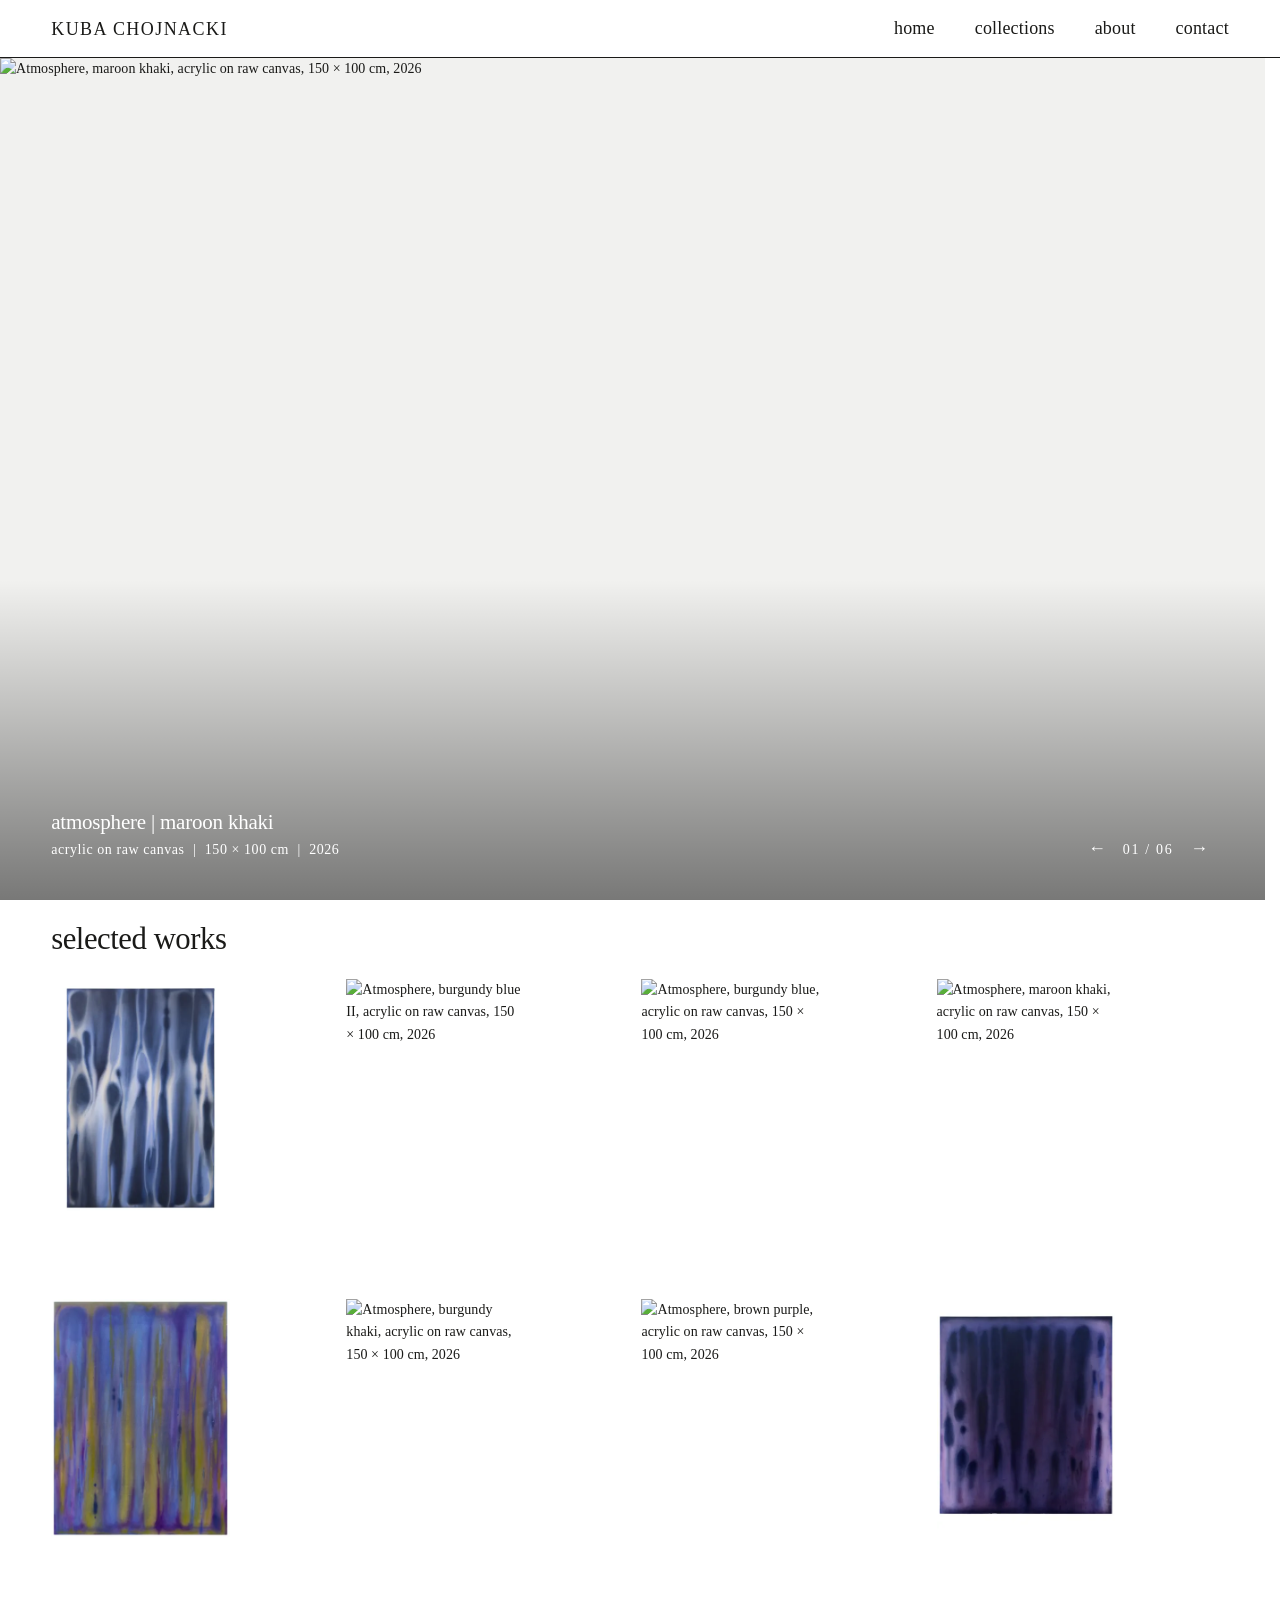
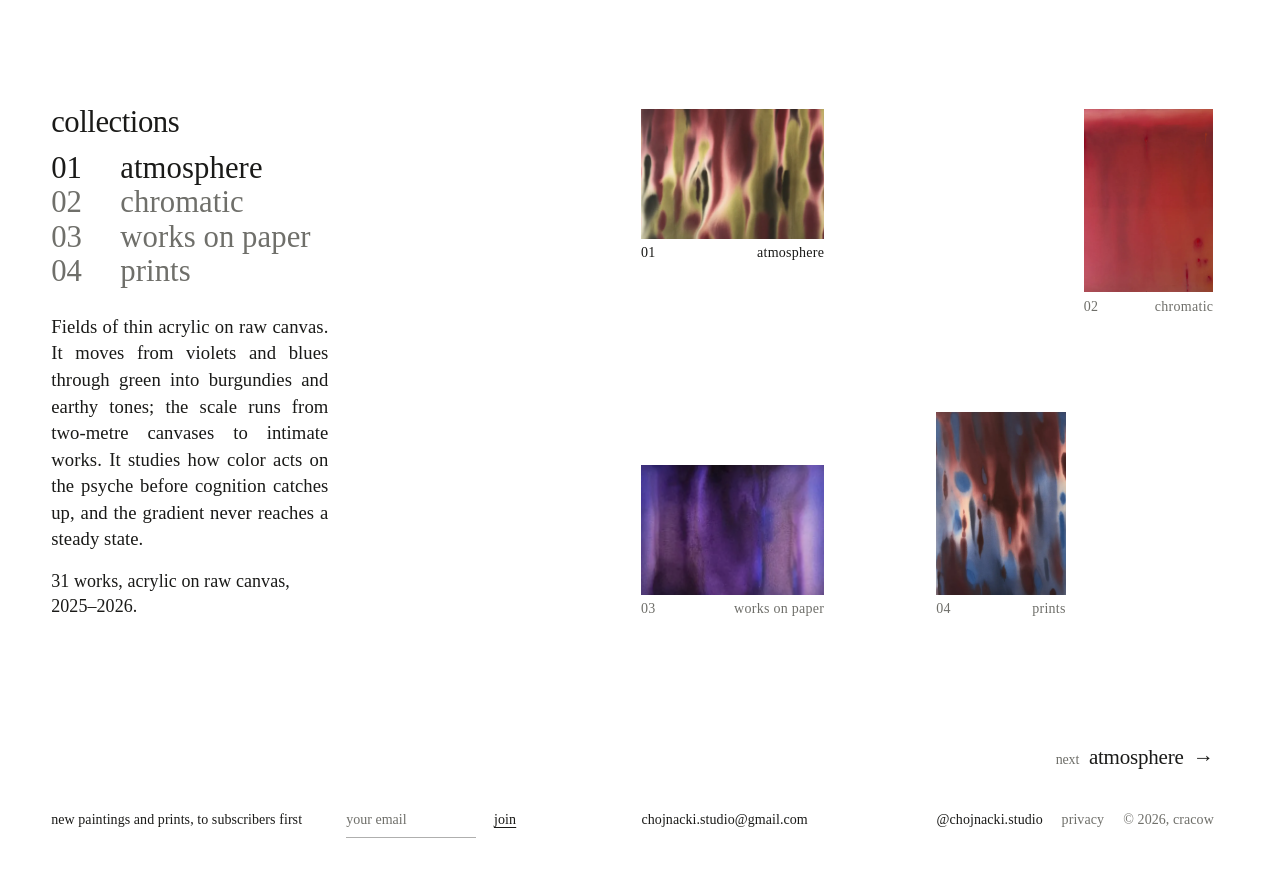
==== commit aa3e0306: "The audit, all of it: lightbox focus, print link, phone, type, clean-up Keyboard focus stays inside " ====
--- a/index.html
+++ b/index.html
@@ -21,7 +21,8 @@
     <!-- links from the one-page site still land where they meant to -->
     <script>
         (function () {
-            var h = decodeURIComponent(location.hash.slice(1));
+            var h = '';
+            try { h = decodeURIComponent(location.hash.slice(1)); } catch (e) {}
             if (!h) return;
             var pages = { about: 'about/', contact: 'contact/', newsletter: 'contact/' };
             if (h === 'works') location.replace('collections/');
@@ -32,7 +33,7 @@
     <link rel="canonical" href="https://kubachojnacki.com/">
     <meta property="og:title" content="Kuba Chojnacki | Paintings">
     <meta property="og:description" content="Abstract paintings: color absorbed directly into unprimed canvas.">
-    <meta property="og:image" content="https://kubachojnacki.com/IMAGES/works/03-atmosphere-maroon-khaki-hero.jpg">
+    <meta property="og:image" content="https://kubachojnacki.com/IMAGES/og.jpg">
     <meta property="og:type" content="website">
     <meta property="og:url" content="https://kubachojnacki.com/">
     <meta name="twitter:card" content="summary_large_image">
@@ -43,8 +44,8 @@
     <link rel="preload" as="image" href="IMAGES/thumbs/03-atmosphere-maroon-khaki-hero.webp"
           imagesrcset="IMAGES/thumbs/03-atmosphere-maroon-khaki-hero.webp 1600w, IMAGES/thumbs/03-atmosphere-maroon-khaki-hero-2400.webp 2400w"
           imagesizes="100vw" fetchpriority="high">
-    <link rel="stylesheet" href="css/fonts.css?v=20261106m">
-    <link rel="stylesheet" href="css/style.css?v=20261106m">
+    <link rel="stylesheet" href="css/fonts.css?v=20261106p">
+    <link rel="stylesheet" href="css/style.css?v=20261106p">
     <!--ld--><script type="application/ld+json">{"@context":"https://schema.org","@graph":[{"@type":"Person","@id":"https://kubachojnacki.com/#artist","name":"Kuba Chojnacki","jobTitle":"Painter","description":"Kuba Chojnacki is a painter working with color, gravity and diffusion, from a studio in Cracow.","url":"https://kubachojnacki.com/","image":"https://kubachojnacki.com/IMAGES/about/portrait-bw.jpg","email":"mailto:chojnacki.studio@gmail.com","sameAs":["https://instagram.com/chojnacki.studio"],"address":{"@type":"PostalAddress","addressLocality":"Cracow","addressCountry":"PL"}},{"@type":"WebSite","@id":"https://kubachojnacki.com/#site","url":"https://kubachojnacki.com/","name":"Kuba Chojnacki","inLanguage":"en","author":{"@id":"https://kubachojnacki.com/#artist"}}]}</script><!--/ld-->
 </head>
 <body>
@@ -59,7 +60,7 @@
     <main id="main">
         <section class="hero-wrap" aria-label="Slideshow">
             <div class="hero" id="hero">
-                <div class="slides" id="slides" data-pre="12v1515"><!--pre:slides--><div class="slide">
+                <div class="slides" id="slides" data-pre="dkrax"><!--pre:slides--><div class="slide">
                  <a href="#03-atmosphere-maroon-khaki" aria-label="maroon khaki, Atmosphere">
                      <img src="IMAGES/thumbs/03-atmosphere-maroon-khaki-hero.webp" srcset="IMAGES/thumbs/03-atmosphere-maroon-khaki-hero.webp 1600w, IMAGES/thumbs/03-atmosphere-maroon-khaki-hero-2400.webp 2400w" fetchpriority="high"
                           sizes="100vw" alt="Atmosphere, maroon khaki, acrylic on raw canvas, 150 × 100 cm, 2026" decoding="async">
@@ -70,9 +71,9 @@
                           sizes="100vw" alt="Atmosphere, brown purple, acrylic on raw canvas, 150 × 100 cm, 2026" decoding="async">
                  </a>
              </div><div class="slide">
-                 <a href="#40-atmosphere-blue" aria-label="blue, Atmosphere">
+                 <a href="#40-atmosphere-blue" aria-label="blue I, Atmosphere">
                      <img data-srcset="IMAGES/thumbs/40-atmosphere-blue-hero.webp 1600w, IMAGES/thumbs/40-atmosphere-blue-hero-2400.webp 2400w"
-                          sizes="100vw" alt="Atmosphere, blue, acrylic on raw canvas, 150 × 100 cm, 2026" decoding="async">
+                          sizes="100vw" alt="Atmosphere, blue I, acrylic on raw canvas, 150 × 100 cm, 2026" decoding="async">
                  </a>
              </div><div class="slide">
                  <a href="#44-atmosphere-lavender-green-ochre" aria-label="lavender green ochre, Atmosphere">
@@ -104,43 +105,43 @@
 
         <section class="selected grid" aria-labelledby="selected-head">
             <h2 class="sel-head" id="selected-head">selected works</h2>
-            <div class="sel-grid" id="selected" data-pre="1jzmse2"><!--pre:selected--><a class="sel-item" href="#40-atmosphere-blue" data-work="40-atmosphere-blue" aria-label="blue, atmosphere">
-                        <span class="sel-frame"><img class="fade" src="IMAGES/thumbs/40-atmosphere-blue.webp" srcset="IMAGES/thumbs/40-atmosphere-blue.webp 400w, IMAGES/thumbs/40-atmosphere-blue-800.webp 800w, IMAGES/thumbs/40-atmosphere-blue-1600.webp 1600w" sizes="(max-width: 800px) 41vw, 17vw"
-                             alt="Atmosphere, blue, acrylic on raw canvas, 150 × 100 cm, 2026" width="2588" height="3450" loading="lazy" decoding="async"><span class="hit" style="left:8.8%;top:3.9%;width:82.5%;height:92.1%"></span></span>
-                        <span class="sp-cap"><span class="sp-no">05</span><span class="sp-nm">blue</span></span>
+            <div class="sel-grid" id="selected" data-pre="bwhuvm"><!--pre:selected--><a class="sel-item" href="#40-atmosphere-blue" data-work="40-atmosphere-blue" aria-label="blue I, atmosphere">
+                        <span class="sel-frame"><img class="fade" src="IMAGES/thumbs/40-atmosphere-blue.webp" srcset="IMAGES/thumbs/40-atmosphere-blue.webp 400w, IMAGES/thumbs/40-atmosphere-blue-800.webp 800w, IMAGES/thumbs/40-atmosphere-blue-1600.webp 1600w" sizes="(max-width: 800px) 41vw, (max-width: 1100px) 21vw, 17vw"
+                             alt="Atmosphere, blue I, acrylic on raw canvas, 150 × 100 cm, 2026" width="2588" height="3450" loading="lazy" decoding="async"><span class="hit" style="left:8.8%;top:3.9%;width:82.5%;height:92.1%"></span></span>
+                        <span class="sp-cap"><span class="sp-no">Atmosphere</span><span class="sp-nm">blue <span class="rn">I</span></span></span>
                     </a><a class="sel-item" href="#41-atmosphere-burgundy-blue-ii" data-work="41-atmosphere-burgundy-blue-ii" aria-label="burgundy blue II, atmosphere">
-                        <span class="sel-frame"><img class="fade" src="IMAGES/thumbs/41-atmosphere-burgundy-blue-ii.webp" srcset="IMAGES/thumbs/41-atmosphere-burgundy-blue-ii.webp 400w, IMAGES/thumbs/41-atmosphere-burgundy-blue-ii-800.webp 800w, IMAGES/thumbs/41-atmosphere-burgundy-blue-ii-1600.webp 1600w" sizes="(max-width: 800px) 41vw, 17vw"
+                        <span class="sel-frame"><img class="fade" src="IMAGES/thumbs/41-atmosphere-burgundy-blue-ii.webp" srcset="IMAGES/thumbs/41-atmosphere-burgundy-blue-ii.webp 400w, IMAGES/thumbs/41-atmosphere-burgundy-blue-ii-800.webp 800w, IMAGES/thumbs/41-atmosphere-burgundy-blue-ii-1600.webp 1600w" sizes="(max-width: 800px) 41vw, (max-width: 1100px) 21vw, 17vw"
                              alt="Atmosphere, burgundy blue II, acrylic on raw canvas, 150 × 100 cm, 2026" width="2588" height="3450" loading="lazy" decoding="async"><span class="hit" style="left:9.0%;top:3.9%;width:82.3%;height:92.3%"></span></span>
-                        <span class="sp-cap"><span class="sp-no">08</span><span class="sp-nm">burgundy blue <span class="rn">II</span></span></span>
+                        <span class="sp-cap"><span class="sp-no">Atmosphere</span><span class="sp-nm">burgundy blue <span class="rn">II</span></span></span>
                     </a><a class="sel-item" href="#02-atmosphere-burgundy-blue" data-work="02-atmosphere-burgundy-blue" aria-label="burgundy blue, atmosphere, sold">
-                        <span class="sel-frame"><img class="fade" src="IMAGES/thumbs/02-atmosphere-burgundy-blue.webp" srcset="IMAGES/thumbs/02-atmosphere-burgundy-blue.webp 400w, IMAGES/thumbs/02-atmosphere-burgundy-blue-800.webp 800w, IMAGES/thumbs/02-atmosphere-burgundy-blue-1600.webp 1600w" sizes="(max-width: 800px) 41vw, 17vw"
+                        <span class="sel-frame"><img class="fade" src="IMAGES/thumbs/02-atmosphere-burgundy-blue.webp" srcset="IMAGES/thumbs/02-atmosphere-burgundy-blue.webp 400w, IMAGES/thumbs/02-atmosphere-burgundy-blue-800.webp 800w, IMAGES/thumbs/02-atmosphere-burgundy-blue-1600.webp 1600w" sizes="(max-width: 800px) 41vw, (max-width: 1100px) 21vw, 17vw"
                              alt="Atmosphere, burgundy blue, acrylic on raw canvas, 150 × 100 cm, 2026" width="3024" height="4032" loading="lazy" decoding="async"><span class="hit" style="left:8.8%;top:3.7%;width:82.5%;height:92.3%"></span></span>
-                        <span class="sp-cap sold"><span class="sp-no">07</span><span class="sp-nm">burgundy blue</span></span>
+                        <span class="sp-cap sold"><span class="sp-no">Atmosphere</span><span class="sp-nm">burgundy blue</span></span>
                     </a><a class="sel-item" href="#03-atmosphere-maroon-khaki" data-work="03-atmosphere-maroon-khaki" aria-label="maroon khaki, atmosphere, sold">
-                        <span class="sel-frame"><img class="fade" src="IMAGES/thumbs/03-atmosphere-maroon-khaki.webp" srcset="IMAGES/thumbs/03-atmosphere-maroon-khaki.webp 400w, IMAGES/thumbs/03-atmosphere-maroon-khaki-800.webp 800w, IMAGES/thumbs/03-atmosphere-maroon-khaki-1600.webp 1600w" sizes="(max-width: 800px) 41vw, 17vw"
+                        <span class="sel-frame"><img class="fade" src="IMAGES/thumbs/03-atmosphere-maroon-khaki.webp" srcset="IMAGES/thumbs/03-atmosphere-maroon-khaki.webp 400w, IMAGES/thumbs/03-atmosphere-maroon-khaki-800.webp 800w, IMAGES/thumbs/03-atmosphere-maroon-khaki-1600.webp 1600w" sizes="(max-width: 800px) 41vw, (max-width: 1100px) 21vw, 17vw"
                              alt="Atmosphere, maroon khaki, acrylic on raw canvas, 150 × 100 cm, 2026" width="3024" height="4032" loading="lazy" decoding="async"><span class="hit" style="left:8.8%;top:3.9%;width:82.5%;height:92.3%"></span></span>
-                        <span class="sp-cap sold"><span class="sp-no">09</span><span class="sp-nm">maroon khaki</span></span>
+                        <span class="sp-cap sold"><span class="sp-no">Atmosphere</span><span class="sp-nm">maroon khaki</span></span>
                     </a><a class="sel-item" href="#44-atmosphere-lavender-green-ochre" data-work="44-atmosphere-lavender-green-ochre" aria-label="lavender green ochre, atmosphere">
-                        <span class="sel-frame"><img class="fade" src="IMAGES/thumbs/44-atmosphere-lavender-green-ochre.webp" srcset="IMAGES/thumbs/44-atmosphere-lavender-green-ochre.webp 400w, IMAGES/thumbs/44-atmosphere-lavender-green-ochre-800.webp 800w, IMAGES/thumbs/44-atmosphere-lavender-green-ochre-1600.webp 1600w" sizes="(max-width: 800px) 41vw, 17vw"
+                        <span class="sel-frame"><img class="fade" src="IMAGES/thumbs/44-atmosphere-lavender-green-ochre.webp" srcset="IMAGES/thumbs/44-atmosphere-lavender-green-ochre.webp 400w, IMAGES/thumbs/44-atmosphere-lavender-green-ochre-800.webp 800w, IMAGES/thumbs/44-atmosphere-lavender-green-ochre-1600.webp 1600w" sizes="(max-width: 800px) 41vw, (max-width: 1100px) 21vw, 17vw"
                              alt="Atmosphere, lavender green ochre, acrylic on raw canvas, 200 × 150 cm, 2026" width="2588" height="3450" loading="lazy" decoding="async"><span class="hit" style="left:1.5%;top:1.1%;width:97.0%;height:97.9%"></span></span>
-                        <span class="sp-cap"><span class="sp-no">01</span><span class="sp-nm">lavender green ochre</span></span>
+                        <span class="sp-cap"><span class="sp-no">Atmosphere</span><span class="sp-nm">lavender green ochre</span></span>
                     </a><a class="sel-item" href="#38-atmosphere-burgundy-khaki" data-work="38-atmosphere-burgundy-khaki" aria-label="burgundy khaki, atmosphere">
-                        <span class="sel-frame"><img class="fade" src="IMAGES/thumbs/38-atmosphere-burgundy-khaki.webp" srcset="IMAGES/thumbs/38-atmosphere-burgundy-khaki.webp 400w, IMAGES/thumbs/38-atmosphere-burgundy-khaki-800.webp 800w, IMAGES/thumbs/38-atmosphere-burgundy-khaki-1600.webp 1600w" sizes="(max-width: 800px) 41vw, 17vw"
+                        <span class="sel-frame"><img class="fade" src="IMAGES/thumbs/38-atmosphere-burgundy-khaki.webp" srcset="IMAGES/thumbs/38-atmosphere-burgundy-khaki.webp 400w, IMAGES/thumbs/38-atmosphere-burgundy-khaki-800.webp 800w, IMAGES/thumbs/38-atmosphere-burgundy-khaki-1600.webp 1600w" sizes="(max-width: 800px) 41vw, (max-width: 1100px) 21vw, 17vw"
                              alt="Atmosphere, burgundy khaki, acrylic on raw canvas, 150 × 100 cm, 2026" width="2588" height="3450" loading="lazy" decoding="async"><span class="hit" style="left:8.8%;top:3.9%;width:82.5%;height:92.3%"></span></span>
-                        <span class="sp-cap"><span class="sp-no">10</span><span class="sp-nm">burgundy khaki</span></span>
+                        <span class="sp-cap"><span class="sp-no">Atmosphere</span><span class="sp-nm">burgundy khaki</span></span>
                     </a><a class="sel-item" href="#39-atmosphere-brown-purple" data-work="39-atmosphere-brown-purple" aria-label="brown purple, atmosphere">
-                        <span class="sel-frame"><img class="fade" src="IMAGES/thumbs/39-atmosphere-brown-purple.webp" srcset="IMAGES/thumbs/39-atmosphere-brown-purple.webp 400w, IMAGES/thumbs/39-atmosphere-brown-purple-800.webp 800w, IMAGES/thumbs/39-atmosphere-brown-purple-1600.webp 1600w" sizes="(max-width: 800px) 41vw, 17vw"
+                        <span class="sel-frame"><img class="fade" src="IMAGES/thumbs/39-atmosphere-brown-purple.webp" srcset="IMAGES/thumbs/39-atmosphere-brown-purple.webp 400w, IMAGES/thumbs/39-atmosphere-brown-purple-800.webp 800w, IMAGES/thumbs/39-atmosphere-brown-purple-1600.webp 1600w" sizes="(max-width: 800px) 41vw, (max-width: 1100px) 21vw, 17vw"
                              alt="Atmosphere, brown purple, acrylic on raw canvas, 150 × 100 cm, 2026" width="2588" height="3450" loading="lazy" decoding="async"><span class="hit" style="left:8.8%;top:3.9%;width:82.5%;height:92.5%"></span></span>
-                        <span class="sp-cap"><span class="sp-no">11</span><span class="sp-nm">brown purple</span></span>
+                        <span class="sp-cap"><span class="sp-no">Atmosphere</span><span class="sp-nm">brown purple</span></span>
                     </a><a class="sel-item" href="#45-atmosphere-deep-violet" data-work="45-atmosphere-deep-violet" aria-label="deep violet, atmosphere">
-                        <span class="sel-frame"><img class="fade" src="IMAGES/thumbs/45-atmosphere-deep-violet.webp" srcset="IMAGES/thumbs/45-atmosphere-deep-violet.webp 400w, IMAGES/thumbs/45-atmosphere-deep-violet-800.webp 800w, IMAGES/thumbs/45-atmosphere-deep-violet-1600.webp 1600w" sizes="(max-width: 800px) 41vw, 17vw"
+                        <span class="sel-frame"><img class="fade" src="IMAGES/thumbs/45-atmosphere-deep-violet.webp" srcset="IMAGES/thumbs/45-atmosphere-deep-violet.webp 400w, IMAGES/thumbs/45-atmosphere-deep-violet-800.webp 800w, IMAGES/thumbs/45-atmosphere-deep-violet-1600.webp 1600w" sizes="(max-width: 800px) 41vw, (max-width: 1100px) 21vw, 17vw"
                              alt="Atmosphere, deep violet, acrylic on raw canvas, 150 × 130 cm, 2026" width="2588" height="3450" loading="lazy" decoding="async"><span class="hit" style="left:1.5%;top:7.1%;width:97.0%;height:83.1%"></span></span>
-                        <span class="sp-cap"><span class="sp-no">02</span><span class="sp-nm">deep violet</span></span>
+                        <span class="sp-cap"><span class="sp-no">Atmosphere</span><span class="sp-nm">deep violet</span></span>
                     </a><!--/pre:selected--></div>
         </section>
 
         <section class="cl grid" id="collections" aria-labelledby="cl-head">
-            <div class="cl-in" id="col-list" data-pre="1anfx33"><!--pre:col-list--><div class="cl-side"><h2 class="cl-head" id="cl-head">collections</h2><ol class="cl-index"><li><a href="atmosphere/" data-col="0" class="on"><span class="cl-no">01</span><span class="cl-nm">atmosphere</span></a></li><li><a href="chromatic/" data-col="1"><span class="cl-no">02</span><span class="cl-nm">chromatic</span></a></li><li><a href="works-on-paper/" data-col="2"><span class="cl-no">03</span><span class="cl-nm">works on paper</span></a></li><li><a href="prints/" data-col="3"><span class="cl-no">04</span><span class="cl-nm">prints</span></a></li></ol><div class="cl-text"><div class="cl-about on" data-about="0"><p class="cl-note">Fields of thin acrylic on raw canvas. It moves from violets and blues through green into burgundies and earthy tones; the scale runs from two-metre canvases to intimate works. It studies how color acts on the psyche before cognition catches up, and the gradient never reaches a steady state.</p><p class="cl-facts">31 works, acrylic on raw canvas, 2025–2026.</p></div><div class="cl-about" data-about="1"><p class="cl-note">Archival works and experiments exploring hues and colors. Earlier oils sit beside recent acrylics on raw canvas, each holding a single color as it opens.</p><p class="cl-facts">10 works, acrylic on raw canvas and oil on canvas, 2024–2026.</p></div><div class="cl-about" data-about="2"><p class="cl-note">Six unique studies in thin acrylic, airbrushed on cold press paper (300 g, light grain). The series runs from deep purples into crimson reds.</p><p class="cl-facts">6 works, acrylic on cold press paper, 2026.</p></div><div class="cl-about" data-about="3"><p class="cl-note">Limited edition prints of two paintings, giclée on fine art archival paper with a white border. Each size frames the painting a little closer.</p><p class="cl-facts">2 prints, giclée on archival paper, A1, A2, A3.</p></div></div></div><div class="cl-tiles"><a class="cl-tile t1 on" href="atmosphere/" data-col="0" aria-label="atmosphere"><span class="cl-img"><img class="fade" src="IMAGES/thumbs/03-atmosphere-maroon-khaki-hero.webp" alt="" width="1600" height="1200" loading="lazy" decoding="async"></span><span class="sp-cap"><span class="sp-no">01</span><span class="sp-nm">atmosphere</span></span></a><a class="cl-tile t2" href="chromatic/" data-col="1" aria-label="chromatic"><span class="cl-img"><img class="fade" src="IMAGES/thumbs/20-chromatic-red-hero.webp" alt="" width="1600" height="1200" loading="lazy" decoding="async"></span><span class="sp-cap"><span class="sp-no">02</span><span class="sp-nm">chromatic</span></span></a><a class="cl-tile t3" href="works-on-paper/" data-col="2" aria-label="works on paper"><span class="cl-img"><img class="fade" src="IMAGES/thumbs/47-paper-purple-01-hero.webp" alt="" width="1600" height="1200" loading="lazy" decoding="async"></span><span class="sp-cap"><span class="sp-no">03</span><span class="sp-nm">works on paper</span></span></a><a class="cl-tile t4" href="prints/" data-col="3" aria-label="prints"><span class="cl-img"><img class="fade" src="IMAGES/thumbs/02-atmosphere-burgundy-blue-hero.webp" alt="" width="1600" height="1200" loading="lazy" decoding="async"></span><span class="sp-cap"><span class="sp-no">04</span><span class="sp-nm">prints</span></span></a></div><!--/pre:col-list--></div>
+            <div class="cl-in" id="col-list" data-pre="1fcobwf"><!--pre:col-list--><div class="cl-side"><h2 class="cl-head" id="cl-head">collections</h2><ol class="cl-index"><li><a href="atmosphere/" data-col="0" class="on"><span class="cl-no">01</span><span class="cl-nm">atmosphere</span></a></li><li><a href="chromatic/" data-col="1"><span class="cl-no">02</span><span class="cl-nm">chromatic</span></a></li><li><a href="works-on-paper/" data-col="2"><span class="cl-no">03</span><span class="cl-nm">works on paper</span></a></li><li><a href="prints/" data-col="3"><span class="cl-no">04</span><span class="cl-nm">prints</span></a></li></ol><div class="cl-text"><div class="cl-about on" data-about="0"><p class="cl-note">Fields of thin acrylic on raw canvas. It moves from violets and blues through green into burgundies and earthy tones; the scale runs from two-metre canvases to intimate works. It studies how color acts on the psyche before cognition catches up, and the gradient never reaches a steady state.</p><p class="cl-facts">31 works, acrylic on raw canvas, 2025–2026.</p></div><div class="cl-about" data-about="1"><p class="cl-note">Archival works and experiments exploring hues and colors. Earlier oils sit beside recent acrylics on raw canvas, each holding a single color as it opens.</p><p class="cl-facts">10 works, acrylic on raw canvas and oil on canvas, 2024–2026.</p></div><div class="cl-about" data-about="2"><p class="cl-note">Six unique studies in thin acrylic, airbrushed on cold press paper (300 g, light grain). The series runs from deep purples into crimson reds.</p><p class="cl-facts">6 works, acrylic on cold press paper, 2026.</p></div><div class="cl-about" data-about="3"><p class="cl-note">Limited edition prints of two paintings, giclée on fine art archival paper with a white border. Each size frames the painting a little closer.</p><p class="cl-facts">2 prints, giclée on archival paper, A1, A2, A3.</p></div></div></div><div class="cl-tiles"><a class="cl-tile t1 on" href="atmosphere/" data-col="0" aria-label="atmosphere"><span class="cl-img"><img class="fade" src="IMAGES/thumbs/03-atmosphere-maroon-khaki-tile.webp" alt="" width="1600" height="1200" loading="lazy" decoding="async"></span><span class="sp-cap"><span class="sp-no">01</span><span class="sp-nm">atmosphere</span></span></a><a class="cl-tile t2" href="chromatic/" data-col="1" aria-label="chromatic"><span class="cl-img"><img class="fade" src="IMAGES/thumbs/20-chromatic-red-tile.webp" alt="" width="1600" height="1200" loading="lazy" decoding="async"></span><span class="sp-cap"><span class="sp-no">02</span><span class="sp-nm">chromatic</span></span></a><a class="cl-tile t3" href="works-on-paper/" data-col="2" aria-label="works on paper"><span class="cl-img"><img class="fade" src="IMAGES/thumbs/47-paper-purple-01-tile.webp" alt="" width="1600" height="1200" loading="lazy" decoding="async"></span><span class="sp-cap"><span class="sp-no">03</span><span class="sp-nm">works on paper</span></span></a><a class="cl-tile t4" href="prints/" data-col="3" aria-label="prints"><span class="cl-img"><img class="fade" src="IMAGES/thumbs/02-atmosphere-burgundy-blue-tile.webp" alt="" width="1600" height="1200" loading="lazy" decoding="async"></span><span class="sp-cap"><span class="sp-no">04</span><span class="sp-nm">prints</span></span></a></div><!--/pre:col-list--></div>
         </section>
     </main>
 
@@ -160,7 +161,7 @@
     </footer>
 
     <!--lightbox-->
-    <div id="lightbox" class="lightbox" role="dialog" aria-modal="true" aria-label="Artwork detail">
+    <div id="lightbox" class="lightbox" role="dialog" aria-modal="true" aria-labelledby="lb-title" tabindex="-1">
         <button class="lightbox-btn lb-close" type="button" aria-label="Close">
             <svg aria-hidden="true" focusable="false" width="26" height="26" viewBox="0 0 24 24" fill="none" stroke="currentColor" stroke-width="1.2"><path d="M18 6L6 18M6 6l12 12"/></svg>
         </button>
@@ -196,9 +197,9 @@
     <!--/lightbox-->
 
     <script>window.ROOT = '';</script>
-    <script src="js/data.js?v=20261106m"></script>
-    <script src="js/boxes.js?v=20261106m"></script>
-    <script src="js/site.js?v=20261106m"></script>
-    <script src="js/newsletter.js?v=20261106m"></script>
+    <script src="js/data.js?v=20261106p"></script>
+    <script src="js/boxes.js?v=20261106p"></script>
+    <script src="js/site.js?v=20261106p"></script>
+    <script src="js/newsletter.js?v=20261106p"></script>
 </body>
 </html>
--- a/css/fonts.css
+++ b/css/fonts.css
@@ -1,6 +1,6 @@
 /* The typefaces, kept on this site rather than loaded from Google, so no
    visitor's address goes to a third party (and the page needs one server
-   less): EB Garamond (Montserrat stays only for the old /collector/ page). Variable files: one
+   less): EB Garamond. Variable files: one
    file per style and character set carries every weight. latin-ext holds
    the Polish letters (ń, ł, ś...). All under the SIL Open Font License. */
 @font-face {
@@ -35,19 +35,3 @@
     src: url("../fonts/eb-garamond-normal-latin.woff2") format("woff2");
     unicode-range: U+0000-00FF, U+0131, U+0152-0153, U+02BB-02BC, U+02C6, U+02DA, U+02DC, U+0304, U+0308, U+0329, U+2000-206F, U+20AC, U+2122, U+2191, U+2193, U+2212, U+2215, U+FEFF, U+FFFD;
 }
-@font-face {
-    font-family: "Montserrat";
-    font-style: normal;
-    font-weight: 100 900;
-    font-display: swap;
-    src: url("../fonts/montserrat-normal-latin-ext.woff2") format("woff2");
-    unicode-range: U+0100-02BA, U+02BD-02C5, U+02C7-02CC, U+02CE-02D7, U+02DD-02FF, U+0304, U+0308, U+0329, U+1D00-1DBF, U+1E00-1E9F, U+1EF2-1EFF, U+2020, U+20A0-20AB, U+20AD-20C4, U+2113, U+2C60-2C7F, U+A720-A7FF;
-}
-@font-face {
-    font-family: "Montserrat";
-    font-style: normal;
-    font-weight: 100 900;
-    font-display: swap;
-    src: url("../fonts/montserrat-normal-latin.woff2") format("woff2");
-    unicode-range: U+0000-00FF, U+0131, U+0152-0153, U+02BB-02BC, U+02C6, U+02DA, U+02DC, U+0304, U+0308, U+0329, U+2000-206F, U+20AC, U+2122, U+2191, U+2193, U+2212, U+2215, U+FEFF, U+FFFD;
-}
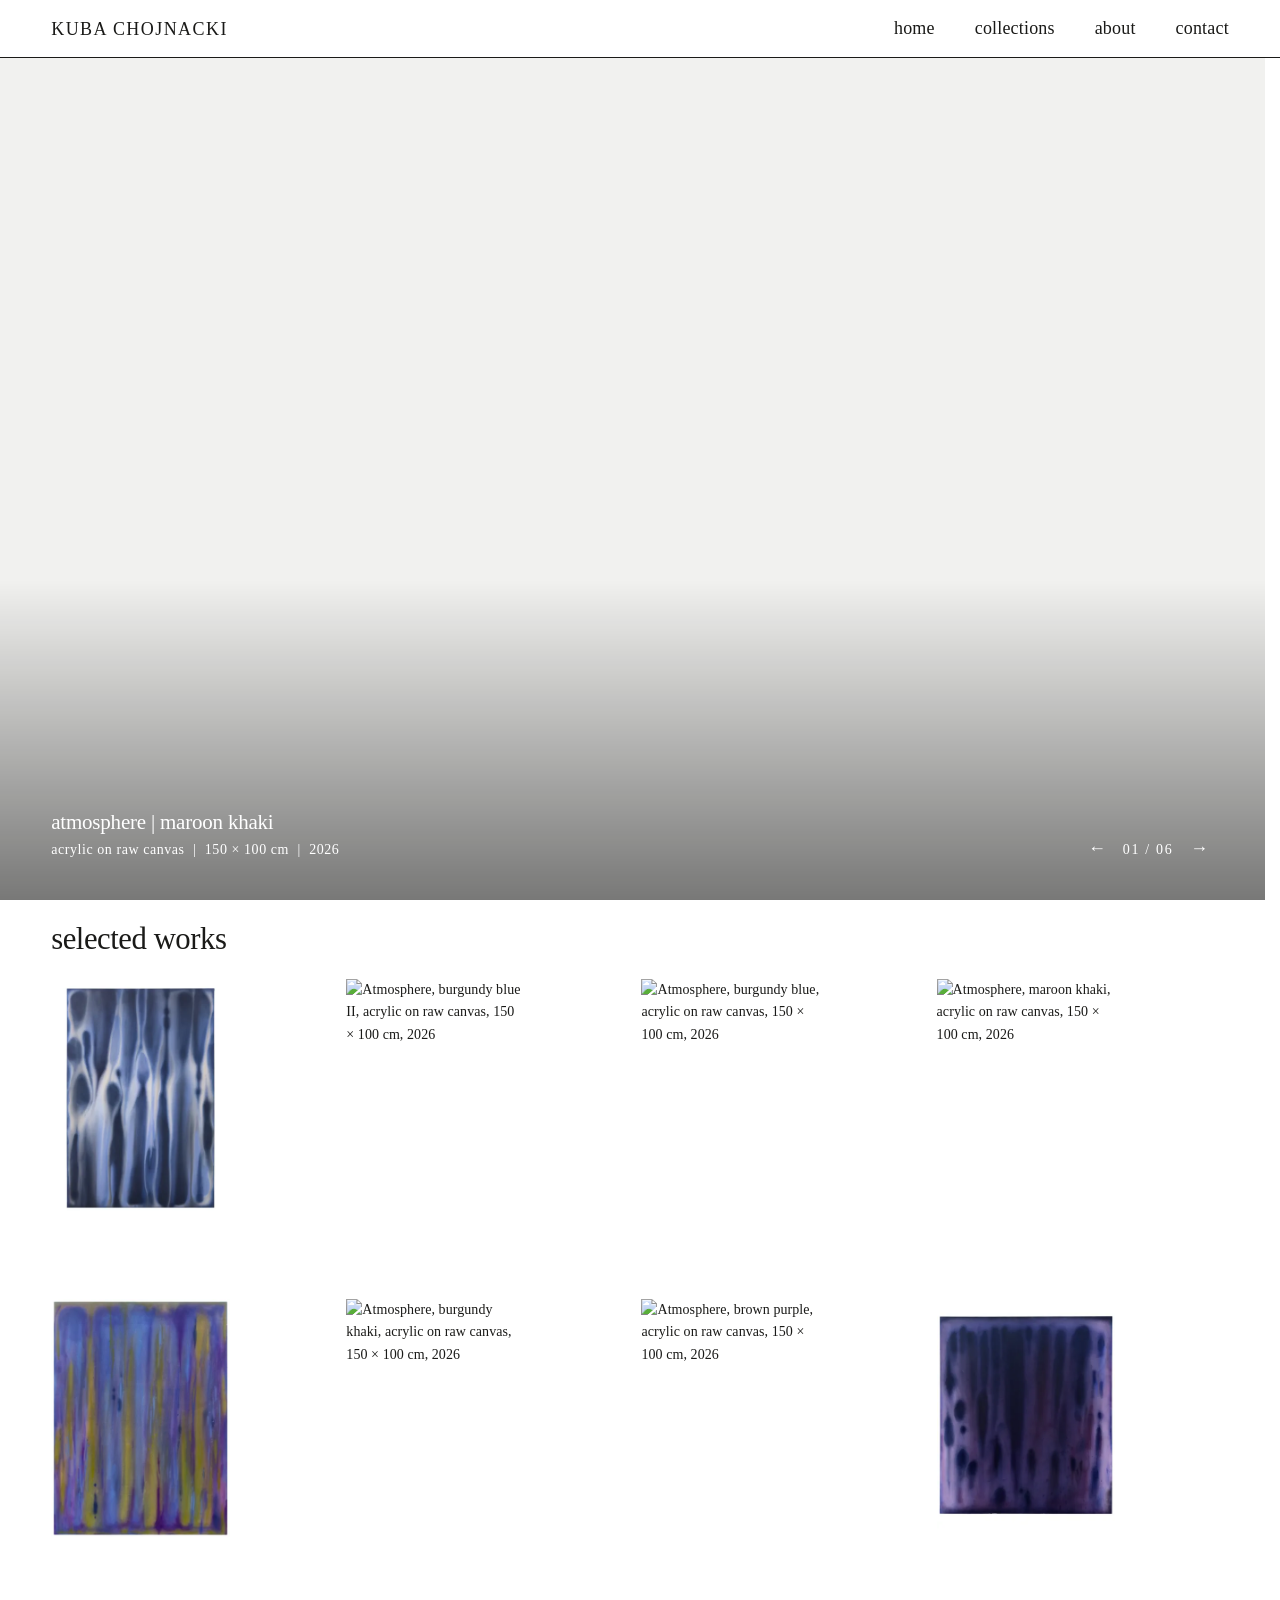
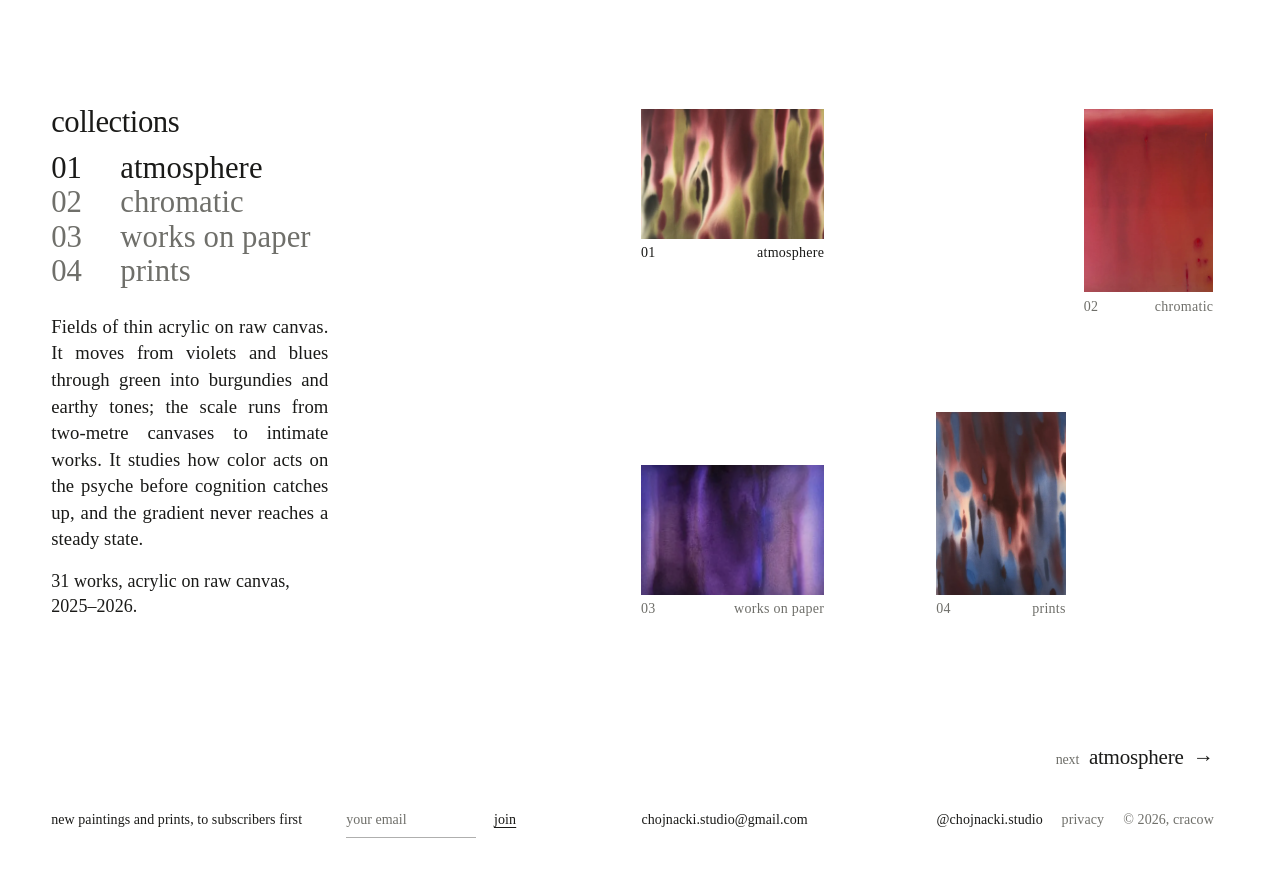
==== commit 458804b5: "Atmosphere 10 burgundy khaki sold Co-Authored-By: Claude Opus 5.5 <noreply@anthropic.com>" ====
--- a/index.html
+++ b/index.html
@@ -44,8 +44,8 @@
     <link rel="preload" as="image" href="IMAGES/thumbs/03-atmosphere-maroon-khaki-hero.webp"
           imagesrcset="IMAGES/thumbs/03-atmosphere-maroon-khaki-hero.webp 1600w, IMAGES/thumbs/03-atmosphere-maroon-khaki-hero-2400.webp 2400w"
           imagesizes="100vw" fetchpriority="high">
-    <link rel="stylesheet" href="css/fonts.css?v=20261106p">
-    <link rel="stylesheet" href="css/style.css?v=20261106p">
+    <link rel="stylesheet" href="css/fonts.css?v=20261108a">
+    <link rel="stylesheet" href="css/style.css?v=20261108a">
     <!--ld--><script type="application/ld+json">{"@context":"https://schema.org","@graph":[{"@type":"Person","@id":"https://kubachojnacki.com/#artist","name":"Kuba Chojnacki","jobTitle":"Painter","description":"Kuba Chojnacki is a painter working with color, gravity and diffusion, from a studio in Cracow.","url":"https://kubachojnacki.com/","image":"https://kubachojnacki.com/IMAGES/about/portrait-bw.jpg","email":"mailto:chojnacki.studio@gmail.com","sameAs":["https://instagram.com/chojnacki.studio"],"address":{"@type":"PostalAddress","addressLocality":"Cracow","addressCountry":"PL"}},{"@type":"WebSite","@id":"https://kubachojnacki.com/#site","url":"https://kubachojnacki.com/","name":"Kuba Chojnacki","inLanguage":"en","author":{"@id":"https://kubachojnacki.com/#artist"}}]}</script><!--/ld-->
 </head>
 <body>
@@ -105,7 +105,7 @@
 
         <section class="selected grid" aria-labelledby="selected-head">
             <h2 class="sel-head" id="selected-head">selected works</h2>
-            <div class="sel-grid" id="selected" data-pre="bwhuvm"><!--pre:selected--><a class="sel-item" href="#40-atmosphere-blue" data-work="40-atmosphere-blue" aria-label="blue I, atmosphere">
+            <div class="sel-grid" id="selected" data-pre="6alvi"><!--pre:selected--><a class="sel-item" href="#40-atmosphere-blue" data-work="40-atmosphere-blue" aria-label="blue I, atmosphere">
                         <span class="sel-frame"><img class="fade" src="IMAGES/thumbs/40-atmosphere-blue.webp" srcset="IMAGES/thumbs/40-atmosphere-blue.webp 400w, IMAGES/thumbs/40-atmosphere-blue-800.webp 800w, IMAGES/thumbs/40-atmosphere-blue-1600.webp 1600w" sizes="(max-width: 800px) 41vw, (max-width: 1100px) 21vw, 17vw"
                              alt="Atmosphere, blue I, acrylic on raw canvas, 150 × 100 cm, 2026" width="2588" height="3450" loading="lazy" decoding="async"><span class="hit" style="left:8.8%;top:3.9%;width:82.5%;height:92.1%"></span></span>
                         <span class="sp-cap"><span class="sp-no">Atmosphere</span><span class="sp-nm">blue <span class="rn">I</span></span></span>
@@ -125,10 +125,10 @@
                         <span class="sel-frame"><img class="fade" src="IMAGES/thumbs/44-atmosphere-lavender-green-ochre.webp" srcset="IMAGES/thumbs/44-atmosphere-lavender-green-ochre.webp 400w, IMAGES/thumbs/44-atmosphere-lavender-green-ochre-800.webp 800w, IMAGES/thumbs/44-atmosphere-lavender-green-ochre-1600.webp 1600w" sizes="(max-width: 800px) 41vw, (max-width: 1100px) 21vw, 17vw"
                              alt="Atmosphere, lavender green ochre, acrylic on raw canvas, 200 × 150 cm, 2026" width="2588" height="3450" loading="lazy" decoding="async"><span class="hit" style="left:1.5%;top:1.1%;width:97.0%;height:97.9%"></span></span>
                         <span class="sp-cap"><span class="sp-no">Atmosphere</span><span class="sp-nm">lavender green ochre</span></span>
-                    </a><a class="sel-item" href="#38-atmosphere-burgundy-khaki" data-work="38-atmosphere-burgundy-khaki" aria-label="burgundy khaki, atmosphere">
+                    </a><a class="sel-item" href="#38-atmosphere-burgundy-khaki" data-work="38-atmosphere-burgundy-khaki" aria-label="burgundy khaki, atmosphere, sold">
                         <span class="sel-frame"><img class="fade" src="IMAGES/thumbs/38-atmosphere-burgundy-khaki.webp" srcset="IMAGES/thumbs/38-atmosphere-burgundy-khaki.webp 400w, IMAGES/thumbs/38-atmosphere-burgundy-khaki-800.webp 800w, IMAGES/thumbs/38-atmosphere-burgundy-khaki-1600.webp 1600w" sizes="(max-width: 800px) 41vw, (max-width: 1100px) 21vw, 17vw"
                              alt="Atmosphere, burgundy khaki, acrylic on raw canvas, 150 × 100 cm, 2026" width="2588" height="3450" loading="lazy" decoding="async"><span class="hit" style="left:8.8%;top:3.9%;width:82.5%;height:92.3%"></span></span>
-                        <span class="sp-cap"><span class="sp-no">Atmosphere</span><span class="sp-nm">burgundy khaki</span></span>
+                        <span class="sp-cap sold"><span class="sp-no">Atmosphere</span><span class="sp-nm">burgundy khaki</span></span>
                     </a><a class="sel-item" href="#39-atmosphere-brown-purple" data-work="39-atmosphere-brown-purple" aria-label="brown purple, atmosphere">
                         <span class="sel-frame"><img class="fade" src="IMAGES/thumbs/39-atmosphere-brown-purple.webp" srcset="IMAGES/thumbs/39-atmosphere-brown-purple.webp 400w, IMAGES/thumbs/39-atmosphere-brown-purple-800.webp 800w, IMAGES/thumbs/39-atmosphere-brown-purple-1600.webp 1600w" sizes="(max-width: 800px) 41vw, (max-width: 1100px) 21vw, 17vw"
                              alt="Atmosphere, brown purple, acrylic on raw canvas, 150 × 100 cm, 2026" width="2588" height="3450" loading="lazy" decoding="async"><span class="hit" style="left:8.8%;top:3.9%;width:82.5%;height:92.5%"></span></span>
@@ -197,9 +197,9 @@
     <!--/lightbox-->
 
     <script>window.ROOT = '';</script>
-    <script src="js/data.js?v=20261106p"></script>
-    <script src="js/boxes.js?v=20261106p"></script>
-    <script src="js/site.js?v=20261106p"></script>
-    <script src="js/newsletter.js?v=20261106p"></script>
+    <script src="js/data.js?v=20261108a"></script>
+    <script src="js/boxes.js?v=20261108a"></script>
+    <script src="js/site.js?v=20261108a"></script>
+    <script src="js/newsletter.js?v=20261108a"></script>
 </body>
 </html>
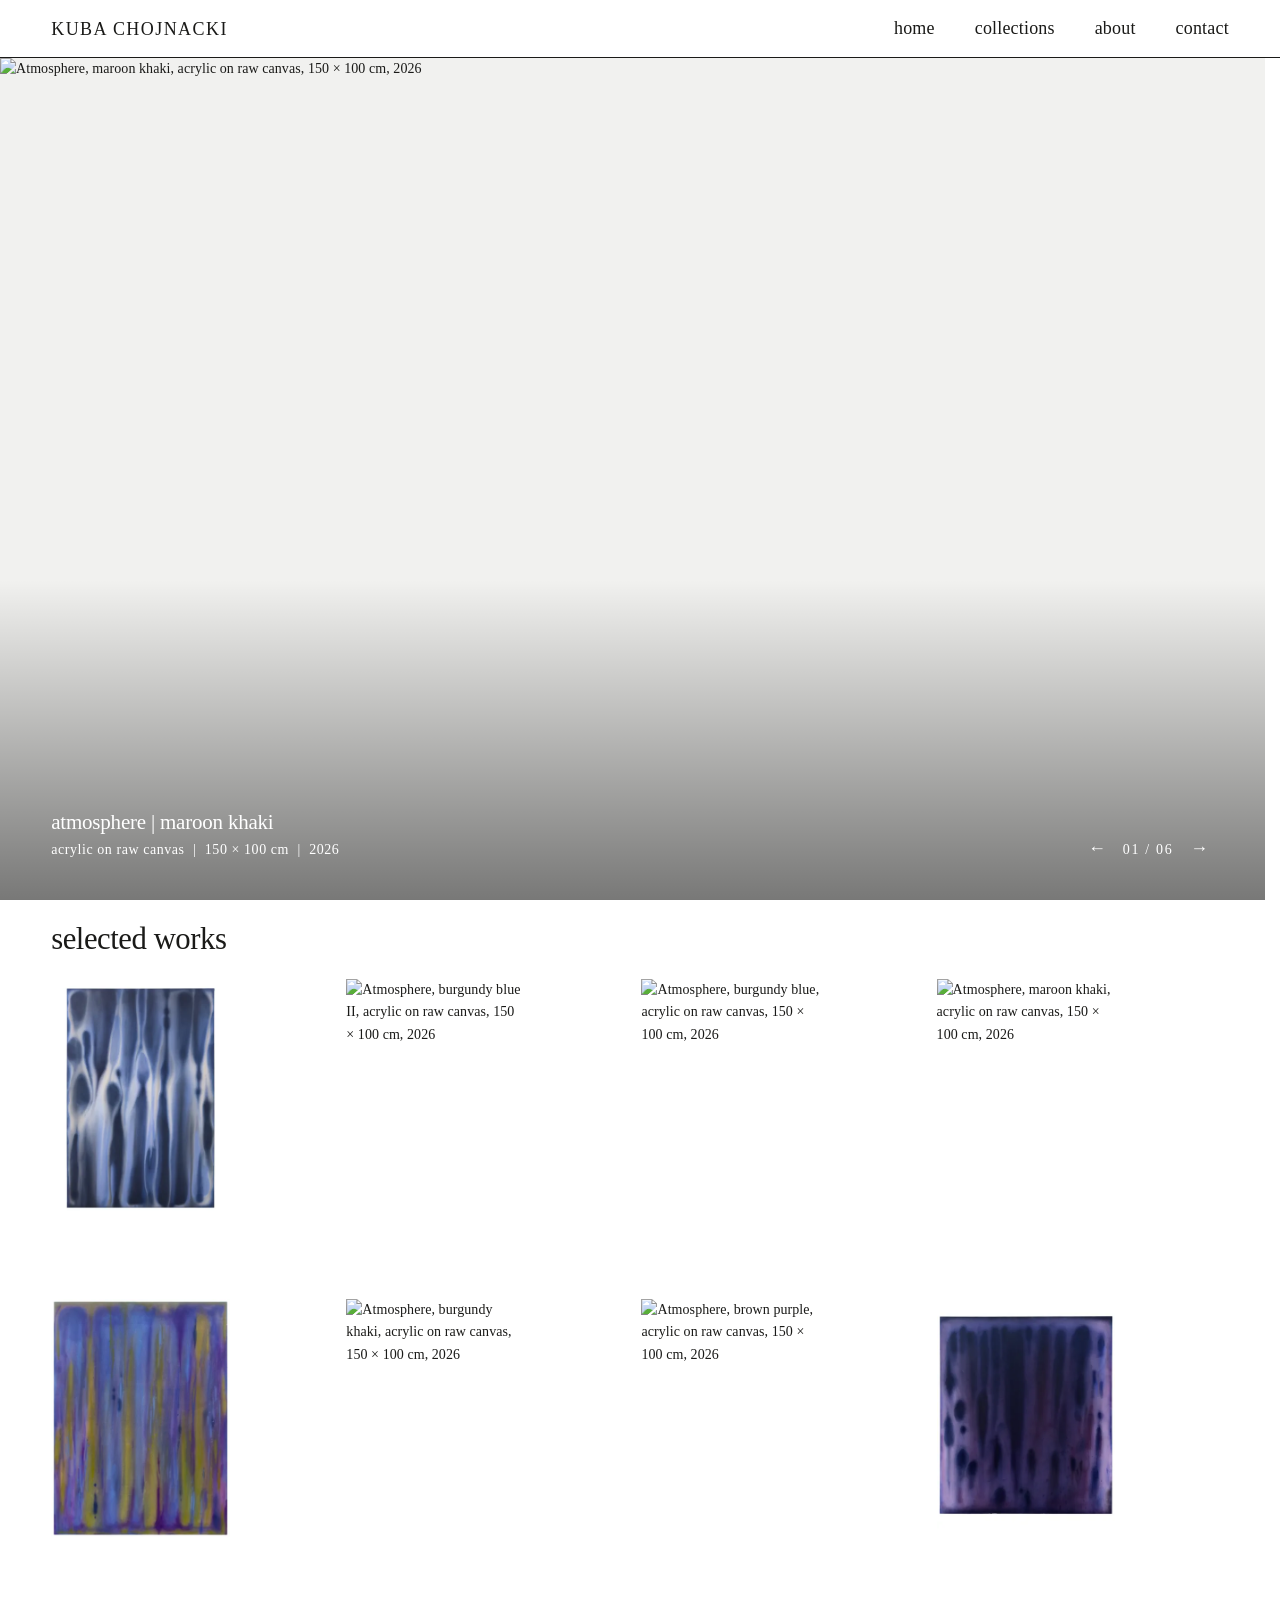
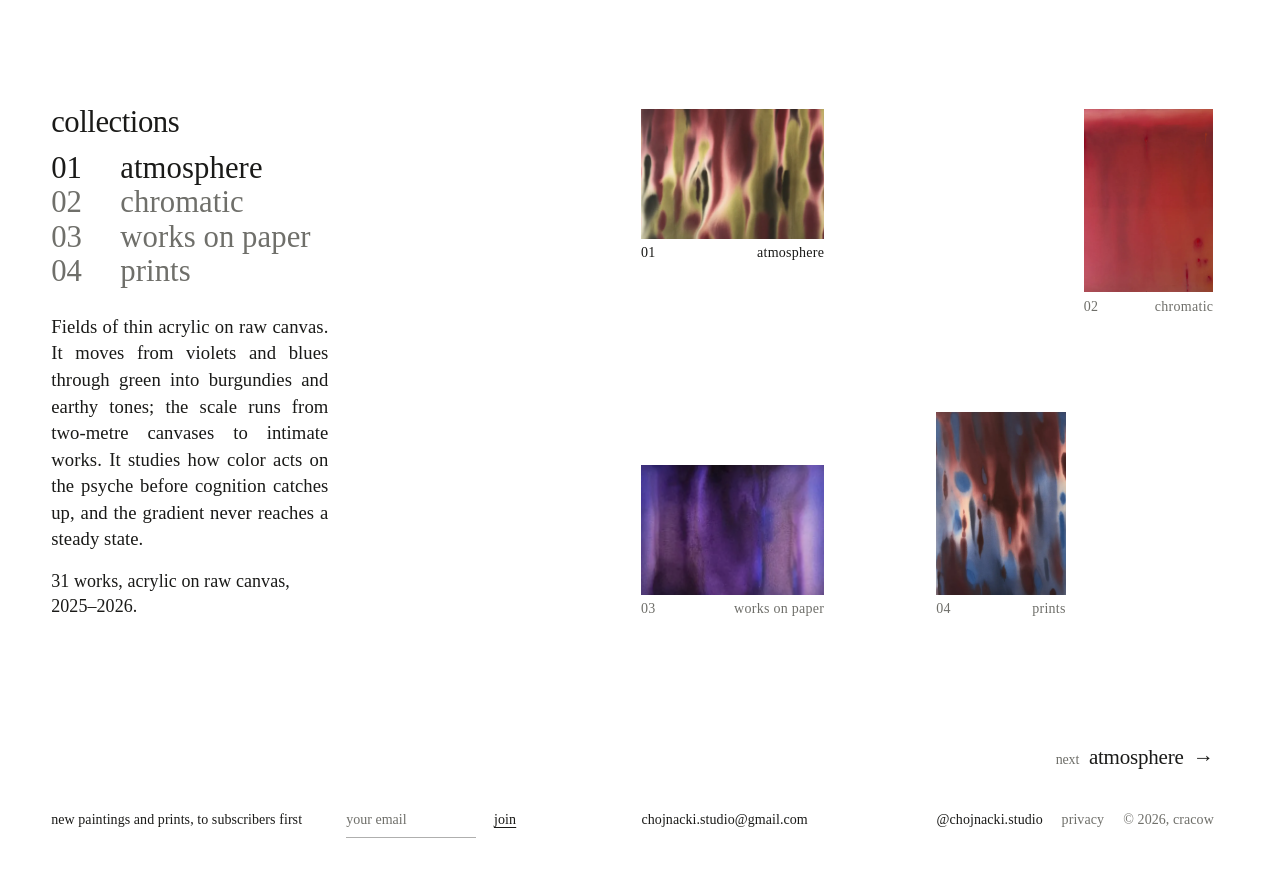
==== commit 197d9a27: "Works on paper open no taller than the smallest study (434px) Co-Authored-By: Claude Opus 5.5 <norep" ====
--- a/index.html
+++ b/index.html
@@ -44,8 +44,8 @@
     <link rel="preload" as="image" href="IMAGES/thumbs/03-atmosphere-maroon-khaki-hero.webp"
           imagesrcset="IMAGES/thumbs/03-atmosphere-maroon-khaki-hero.webp 1600w, IMAGES/thumbs/03-atmosphere-maroon-khaki-hero-2400.webp 2400w"
           imagesizes="100vw" fetchpriority="high">
-    <link rel="stylesheet" href="css/fonts.css?v=20261108a">
-    <link rel="stylesheet" href="css/style.css?v=20261108a">
+    <link rel="stylesheet" href="css/fonts.css?v=20261108b">
+    <link rel="stylesheet" href="css/style.css?v=20261108b">
     <!--ld--><script type="application/ld+json">{"@context":"https://schema.org","@graph":[{"@type":"Person","@id":"https://kubachojnacki.com/#artist","name":"Kuba Chojnacki","jobTitle":"Painter","description":"Kuba Chojnacki is a painter working with color, gravity and diffusion, from a studio in Cracow.","url":"https://kubachojnacki.com/","image":"https://kubachojnacki.com/IMAGES/about/portrait-bw.jpg","email":"mailto:chojnacki.studio@gmail.com","sameAs":["https://instagram.com/chojnacki.studio"],"address":{"@type":"PostalAddress","addressLocality":"Cracow","addressCountry":"PL"}},{"@type":"WebSite","@id":"https://kubachojnacki.com/#site","url":"https://kubachojnacki.com/","name":"Kuba Chojnacki","inLanguage":"en","author":{"@id":"https://kubachojnacki.com/#artist"}}]}</script><!--/ld-->
 </head>
 <body>
@@ -197,9 +197,9 @@
     <!--/lightbox-->
 
     <script>window.ROOT = '';</script>
-    <script src="js/data.js?v=20261108a"></script>
-    <script src="js/boxes.js?v=20261108a"></script>
-    <script src="js/site.js?v=20261108a"></script>
-    <script src="js/newsletter.js?v=20261108a"></script>
+    <script src="js/data.js?v=20261108b"></script>
+    <script src="js/boxes.js?v=20261108b"></script>
+    <script src="js/site.js?v=20261108b"></script>
+    <script src="js/newsletter.js?v=20261108b"></script>
 </body>
 </html>
